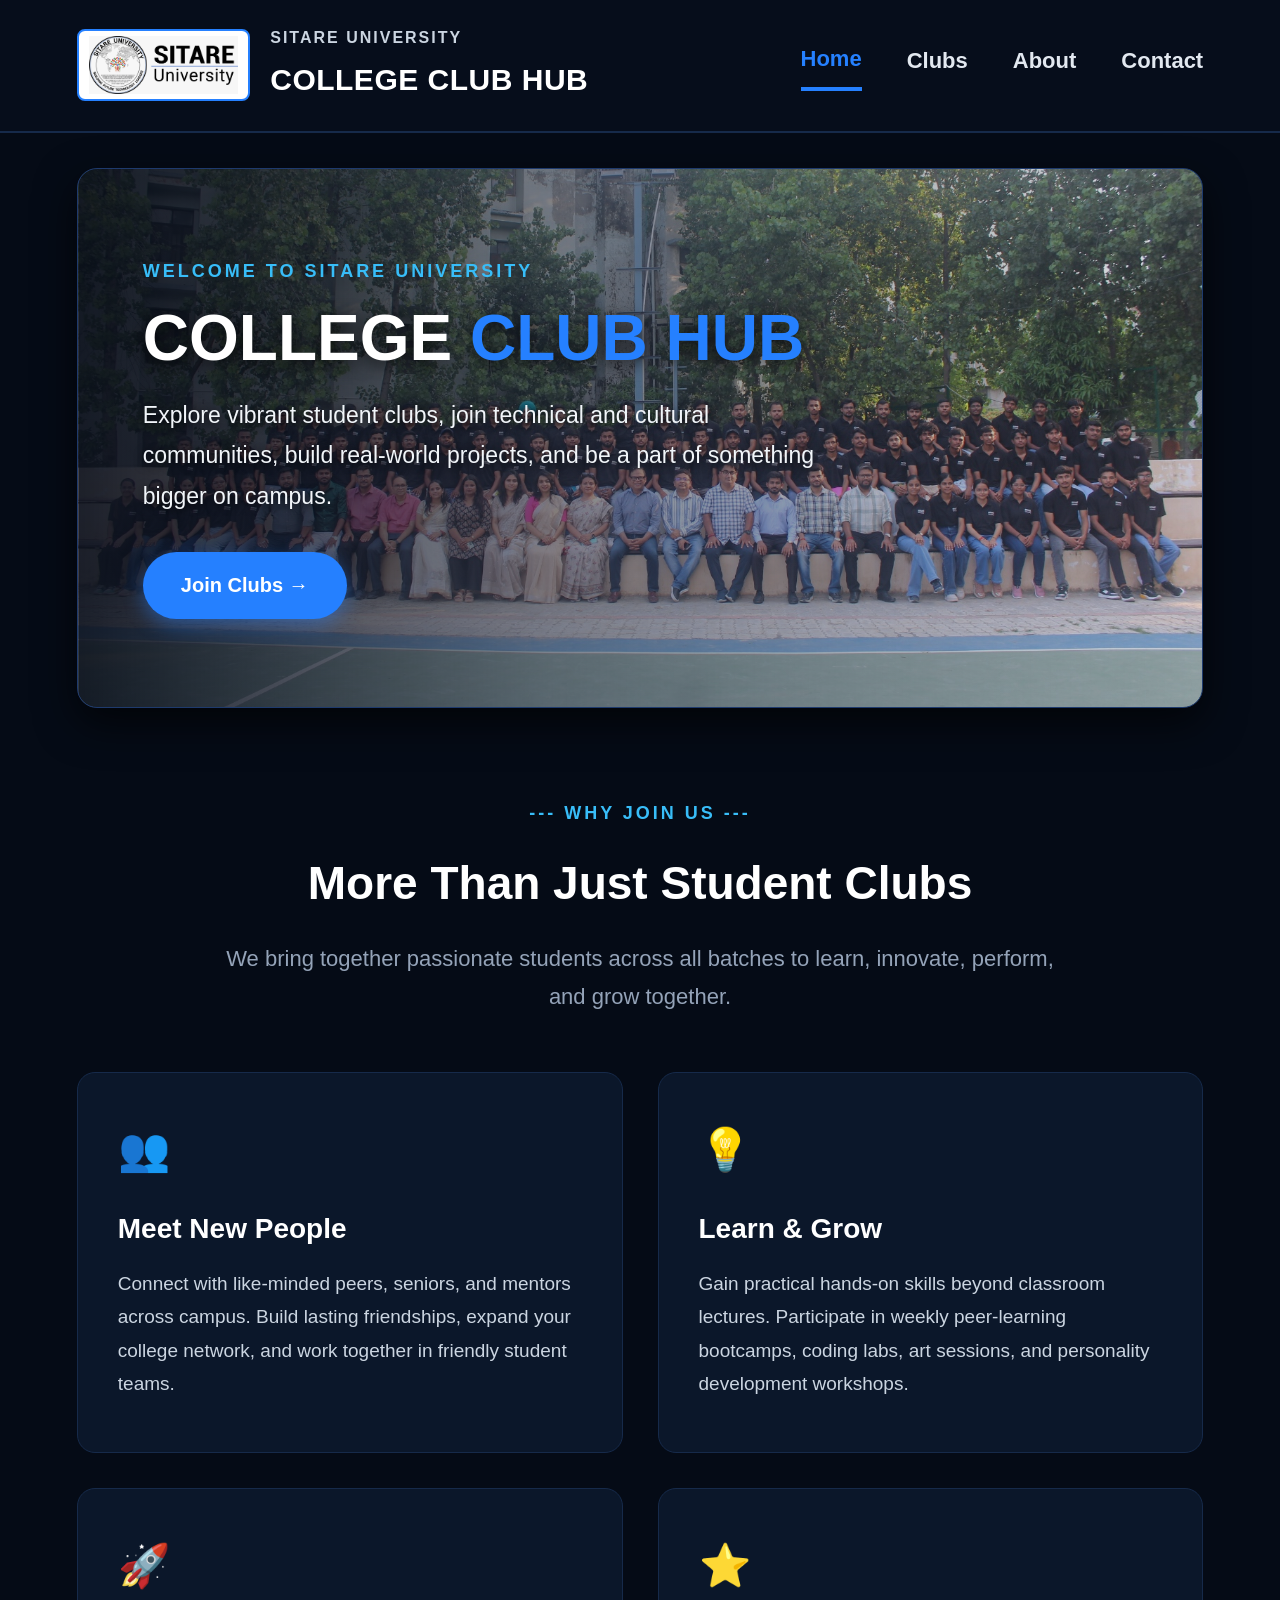
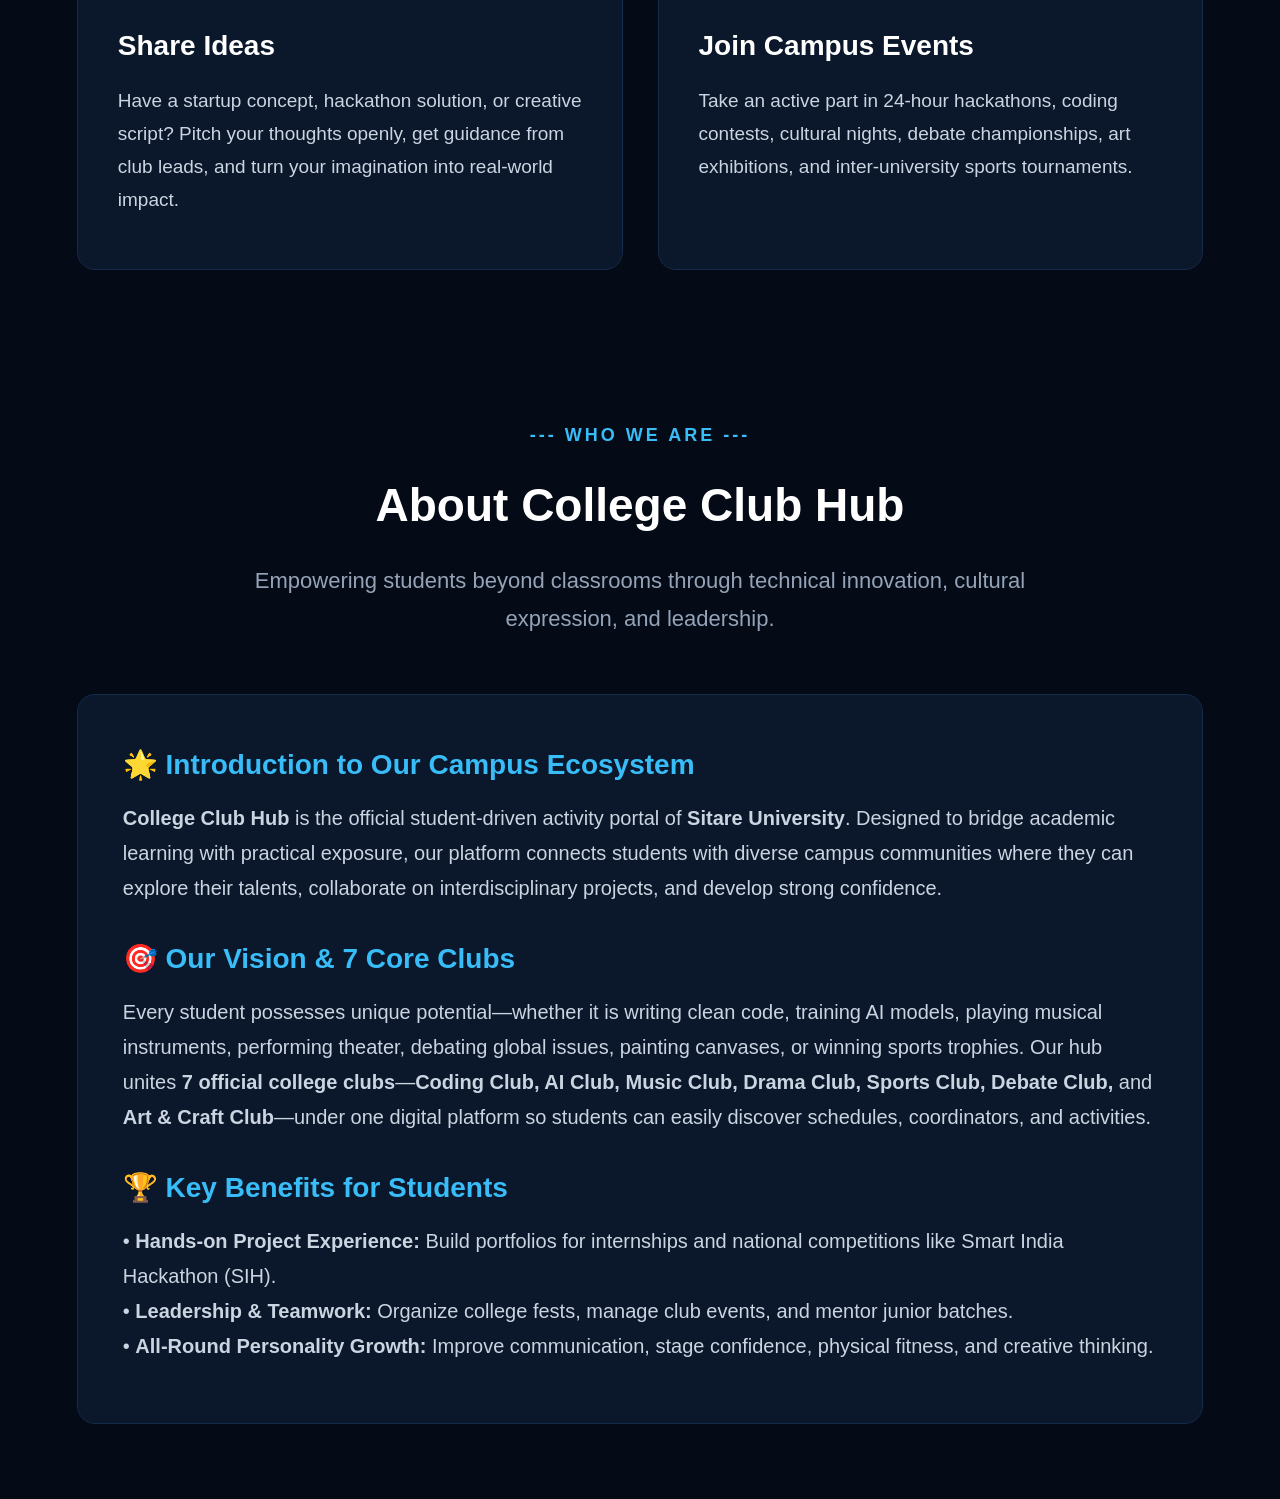
==== index.html @ 0bb11d4b "Added detailed club data" ====
<!DOCTYPE html>
<html lang="en">
<head>
    <meta charset="UTF-8">
    <meta name="viewport" content="width=device-width, initial-scale=1.0">
    <title>College Club Hub - Home</title>
    <!-- Linking external CSS file -->
    <link rel="stylesheet" href="style.css">
</head>
<body>

    <!-- Header Section with Large Logo and Spacious Navigation -->
    <header>
        <div class="logo-box">
            <img src="logo.jpeg" alt="College Logo" class="logo">
            <div>
                <p class="college-name">SITARE UNIVERSITY</p>
                <h2 class="hub-title">COLLEGE CLUB HUB</h2>
            </div>
        </div>

        <nav>
            <a href="index.html" class="active">Home</a>
            <a href="club.html">Clubs</a>
            <a href="#about">About</a>
            <a href="Contact.html">Contact</a>
        </nav>
    </header>

    <!-- Hero Banner Section with Background Group Photo -->
    <section class="hero-section">
        <div class="hero-banner">
            <div class="hero-text">
                <p class="small-title">WELCOME TO SITARE UNIVERSITY</p>
                <h1>COLLEGE <span>CLUB HUB</span></h1>
                <p class="hero-desc">
                    Explore vibrant student clubs, join technical and cultural communities, build real-world projects, and be a part of something bigger on campus.
                </p>
                <a href="club.html" class="btn">Join Clubs →</a>
            </div>
        </div>
    </section>

    <!-- Why Join Us Section (4 Detailed Feature Cards) -->
    <section class="container">
        <p class="small-title">--- WHY JOIN US ---</p>
        <h2 class="section-heading">More Than Just Student Clubs</h2>
        <p class="section-sub">We bring together passionate students across all batches to learn, innovate, perform, and grow together.</p>

        <div class="grid-box">
            <div class="card" onclick="location.href='club.html'">
                <div class="icon">👥</div>
                <h3>Meet New People</h3>
                <p>Connect with like-minded peers, seniors, and mentors across campus. Build lasting friendships, expand your college network, and work together in friendly student teams.</p>
            </div>

            <div class="card" onclick="location.href='club.html'">
                <div class="icon">💡</div>
                <h3>Learn &amp; Grow</h3>
                <p>Gain practical hands-on skills beyond classroom lectures. Participate in weekly peer-learning bootcamps, coding labs, art sessions, and personality development workshops.</p>
            </div>

            <div class="card" onclick="location.href='club.html'">
                <div class="icon">🚀</div>
                <h3>Share Ideas</h3>
                <p>Have a startup concept, hackathon solution, or creative script? Pitch your thoughts openly, get guidance from club leads, and turn your imagination into real-world impact.</p>
            </div>

            <div class="card" onclick="location.href='club.html'">
                <div class="icon">⭐</div>
                <h3>Join Campus Events</h3>
                <p>Take an active part in 24-hour hackathons, coding contests, cultural nights, debate championships, art exhibitions, and inter-university sports tournaments.</p>
            </div>
        </div>
    </section>

    <!-- Detailed About Section -->
    <section id="about" class="container">
        <p class="small-title">--- WHO WE ARE ---</p>
        <h2 class="section-heading">About College Club Hub</h2>
        <p class="section-sub">Empowering students beyond classrooms through technical innovation, cultural expression, and leadership.</p>

        <div class="info-box">
            <h3>🌟 Introduction to Our Campus Ecosystem</h3>
            <p>
                <strong>College Club Hub</strong> is the official student-driven activity portal of <strong>Sitare University</strong>. Designed to bridge academic learning with practical exposure, our platform connects students with diverse campus communities where they can explore their talents, collaborate on interdisciplinary projects, and develop strong confidence.
            </p>

            <h3>🎯 Our Vision &amp; 7 Core Clubs</h3>
            <p>
                Every student possesses unique potential—whether it is writing clean code, training AI models, playing musical instruments, performing theater, debating global issues, painting canvases, or winning sports trophies. Our hub unites <strong>7 official college clubs</strong>—<strong>Coding Club, AI Club, Music Club, Drama Club, Sports Club, Debate Club,</strong> and <strong>Art &amp; Craft Club</strong>—under one digital platform so students can easily discover schedules, coordinators, and activities.
            </p>

            <h3>🏆 Key Benefits for Students</h3>
            <p>
                • <strong>Hands-on Project Experience:</strong> Build portfolios for internships and national competitions like Smart India Hackathon (SIH).<br>
                • <strong>Leadership &amp; Teamwork:</strong> Organize college fests, manage club events, and mentor junior batches.<br>
                • <strong>All-Round Personality Growth:</strong> Improve communication, stage confidence, physical fitness, and creative thinking.
            </p>
        </div>
    </section>

</body>
</html>
---- style.css ----
/* Basic Page Reset */
* {
    margin: 0;
    padding: 0;
    box-sizing: border-box;
    font-family: 'Segoe UI', Arial, sans-serif;
    scroll-behavior: smooth;
}

body {
    background-color: #050b16;
    color: #ffffff;
    line-height: 1.75;
    font-size: 20px; /* Large base font size so text is never small */
}

/* Spacious Header & Navigation Bar (Fixes small navbar text in screenshot) */
header {
    display: flex;
    justify-content: space-between;
    align-items: center;
    padding: 24px 6%;
    background-color: #060d1b;
    border-bottom: 2px solid #162a4a;
    position: sticky;
    top: 0;
    z-index: 100;
}

.logo-box {
    display: flex;
    align-items: center;
    gap: 20px;
}

/* Rectangular Logo - Large and Clear */
.logo {
    height: 72px;
    width: auto;
    background-color: #ffffff;
    padding: 5px 10px;
    border-radius: 8px;
    border: 2px solid #2580ff;
}

.college-name {
    font-size: 16px;
    color: #cbd5e1;
    font-weight: bold;
    letter-spacing: 2px;
    margin-bottom: 2px;
}

.hub-title {
    font-size: 30px;
    color: #ffffff;
    font-weight: 800;
    letter-spacing: 0.5px;
}

nav {
    display: flex;
    align-items: center;
    gap: 45px; /* Wide spacing between Home, Clubs, About, Contact */
}

nav a {
    color: #e2e8f0;
    text-decoration: none;
    font-size: 22px; /* Large, bold navigation links */
    font-weight: 700;
    padding-bottom: 8px;
    transition: 0.2s;
}

nav a:hover, nav a.active {
    color: #2580ff;
    border-bottom: 4px solid #2580ff;
}

/* Hero Banner with Background Group Photo */
.hero-section {
    padding: 35px 6% 15px;
}

.hero-banner {
    background-image: linear-gradient(to right, rgba(4, 10, 22, 0.90) 0%, rgba(6, 15, 32, 0.50) 42%, rgba(6, 15, 32, 0.12) 100%), url('group.jpeg');
    background-size: cover;
    background-position: center 78%; /* Crops top trees and focuses on the group */
    min-height: 540px;
    border-radius: 20px;
    border: 1px solid #1e3a6d;
    display: flex;
    align-items: center;
    padding: 65px;
    box-shadow: 0 15px 40px rgba(0, 0, 0, 0.65);
}

.hero-text {
    max-width: 820px;
}

.small-title {
    color: #38bdf8;
    font-size: 18px;
    font-weight: 800;
    letter-spacing: 3px;
    margin-bottom: 14px;
}

.hero-text h1 {
    font-size: 64px;
    font-weight: 800;
    margin-bottom: 20px;
    line-height: 1.15;
    text-shadow: 0 4px 18px rgba(0, 0, 0, 0.85);
}

.hero-text h1 span {
    color: #2580ff;
}

.hero-desc {
    font-size: 23px;
    color: #f1f5f9;
    margin-bottom: 36px;
    max-width: 680px;
    text-shadow: 0 2px 10px rgba(0, 0, 0, 0.85);
}

/* Buttons */
.btn {
    display: inline-block;
    background-color: #2580ff;
    color: #ffffff;
    padding: 16px 38px;
    border-radius: 35px;
    text-decoration: none;
    font-weight: bold;
    font-size: 20px;
    box-shadow: 0 6px 20px rgba(37, 128, 255, 0.45);
}

.btn:hover {
    background-color: #1468e0;
}

.outline-btn {
    display: inline-block;
    margin-top: 22px;
    background-color: transparent;
    color: #38bdf8;
    border: 2px solid #2580ff;
    padding: 12px 24px;
    border-radius: 10px;
    text-decoration: none;
    font-weight: bold;
    font-size: 18px;
    cursor: pointer;
}

.outline-btn:hover {
    background-color: #2580ff;
    color: #ffffff;
}

/* Spacious Section Container & Wide Grid Layout (Prevents Congested Pages) */
.container {
    padding: 75px 6%;
    text-align: center;
}

.section-heading {
    font-size: 46px;
    font-weight: 800;
    margin-bottom: 16px;
}

.section-sub {
    color: #94a3b8;
    font-size: 22px;
    max-width: 850px;
    margin: 0 auto 55px;
}

/* Minimum 360px per card so cards are wide, spacious, and never cramped */
.grid-box {
    display: grid;
    grid-template-columns: repeat(auto-fit, minmax(360px, 1fr));
    gap: 35px;
    text-align: left;
}

/* Spacious Card Styling */
.card {
    background-color: #0b172a;
    border: 1px solid #162a4a;
    padding: 40px;
    border-radius: 18px;
    cursor: pointer;
    transition: 0.3s;
}

.card:hover {
    border-color: #2580ff;
    transform: translateY(-5px);
}

.icon {
    font-size: 42px;
    margin-bottom: 18px;
}

.card h3 {
    font-size: 28px;
    font-weight: 700;
    margin-bottom: 14px;
    color: #ffffff;
}

.card p {
    color: #cbd5e1;
    font-size: 19px;
    margin-bottom: 12px;
}

.card-meta {
    margin-top: 16px;
    padding-top: 14px;
    border-top: 1px solid #162a4a;
    color: #38bdf8 !important;
    font-size: 17px !important;
}

.badge {
    display: inline-block;
    background-color: #112a46;
    color: #38bdf8;
    padding: 8px 16px;
    border-radius: 20px;
    font-size: 14px;
    font-weight: bold;
    letter-spacing: 1px;
    margin-bottom: 18px;
}

/* About & Contact Info Box */
.info-box {
    background-color: #0b172a;
    border: 1px solid #162a4a;
    padding: 45px;
    border-radius: 18px;
    text-align: left;
    font-size: 20px;
}

.info-box h3 {
    color: #38bdf8;
    margin: 28px 0 12px;
    font-size: 28px;
}

.info-box h3:first-child {
    margin-top: 0;
}

.info-box p {
    color: #cbd5e1;
    margin-bottom: 14px;
}

/* Coding Club Page Banner */
.coding-banner {
    display: flex;
    flex-wrap: wrap;
    gap: 40px;
    background-color: #0b172a;
    border: 2px solid #2580ff;
    padding: 50px;
    border-radius: 20px;
    text-align: left;
    align-items: center;
}

.coding-left {
    flex: 1 1 500px;
}

.coding-left h1 {
    font-size: 54px;
    font-weight: 800;
    margin: 15px 0;
}

.coding-left h1 span {
    color: #38bdf8;
}

.coding-left p {
    font-size: 20px;
    color: #cbd5e1;
}

.tags {
    margin: 28px 0;
}

.tags span {
    display: inline-block;
    background-color: #050b16;
    border: 1px solid #23406e;
    padding: 10px 18px;
    border-radius: 20px;
    font-size: 17px;
    margin: 6px 8px 6px 0;
    color: #e2e8f0;
}

.code-box {
    flex: 1 1 400px;
    background-color: #030712;
    border: 1px solid #1f2937;
    padding: 30px;
    border-radius: 14px;
    color: #34d399;
    font-family: monospace;
    font-size: 18px;
    overflow-x: auto;
}

.code-title {
    color: #9ca3af;
    margin-bottom: 15px;
    border-bottom: 1px solid #1f2937;
    padding-bottom: 10px;
    font-size: 17px;
}

/* Popup Modal Box */
.modal {
    display: none;
    position: fixed;
    top: 0;
    left: 0;
    width: 100%;
    height: 100%;
    background-color: rgba(0, 0, 0, 0.85);
    justify-content: center;
    align-items: center;
    padding: 25px;
    z-index: 200;
}

.modal-box {
    background-color: #0b172a;
    border: 2px solid #2580ff;
    padding: 45px;
    border-radius: 18px;
    max-width: 680px;
    width: 100%;
    text-align: left;
    position: relative;
}

.modal-box h2 {
    font-size: 36px;
    margin-bottom: 16px;
}

.modal-box p {
    font-size: 20px;
    color: #cbd5e1;
    margin-bottom: 18px;
}

.close-btn {
    position: absolute;
    top: 18px;
    right: 25px;
    font-size: 38px;
    cursor: pointer;
    color: #ffffff;
}

.schedule-box {
    background-color: #112a46;
    color: #38bdf8;
    padding: 14px 18px;
    border-radius: 10px;
    font-size: 18px;
    font-weight: bold;
    margin-bottom: 18px;
}

.activity-box {
    background-color: #050b16;
    padding: 20px;
    border-left: 4px solid #38bdf8;
    margin: 18px 0 28px;
    color: #e2e8f0;
    font-size: 19px;
    white-space: pre-line; /* Keeps line breaks for bullet points */
}
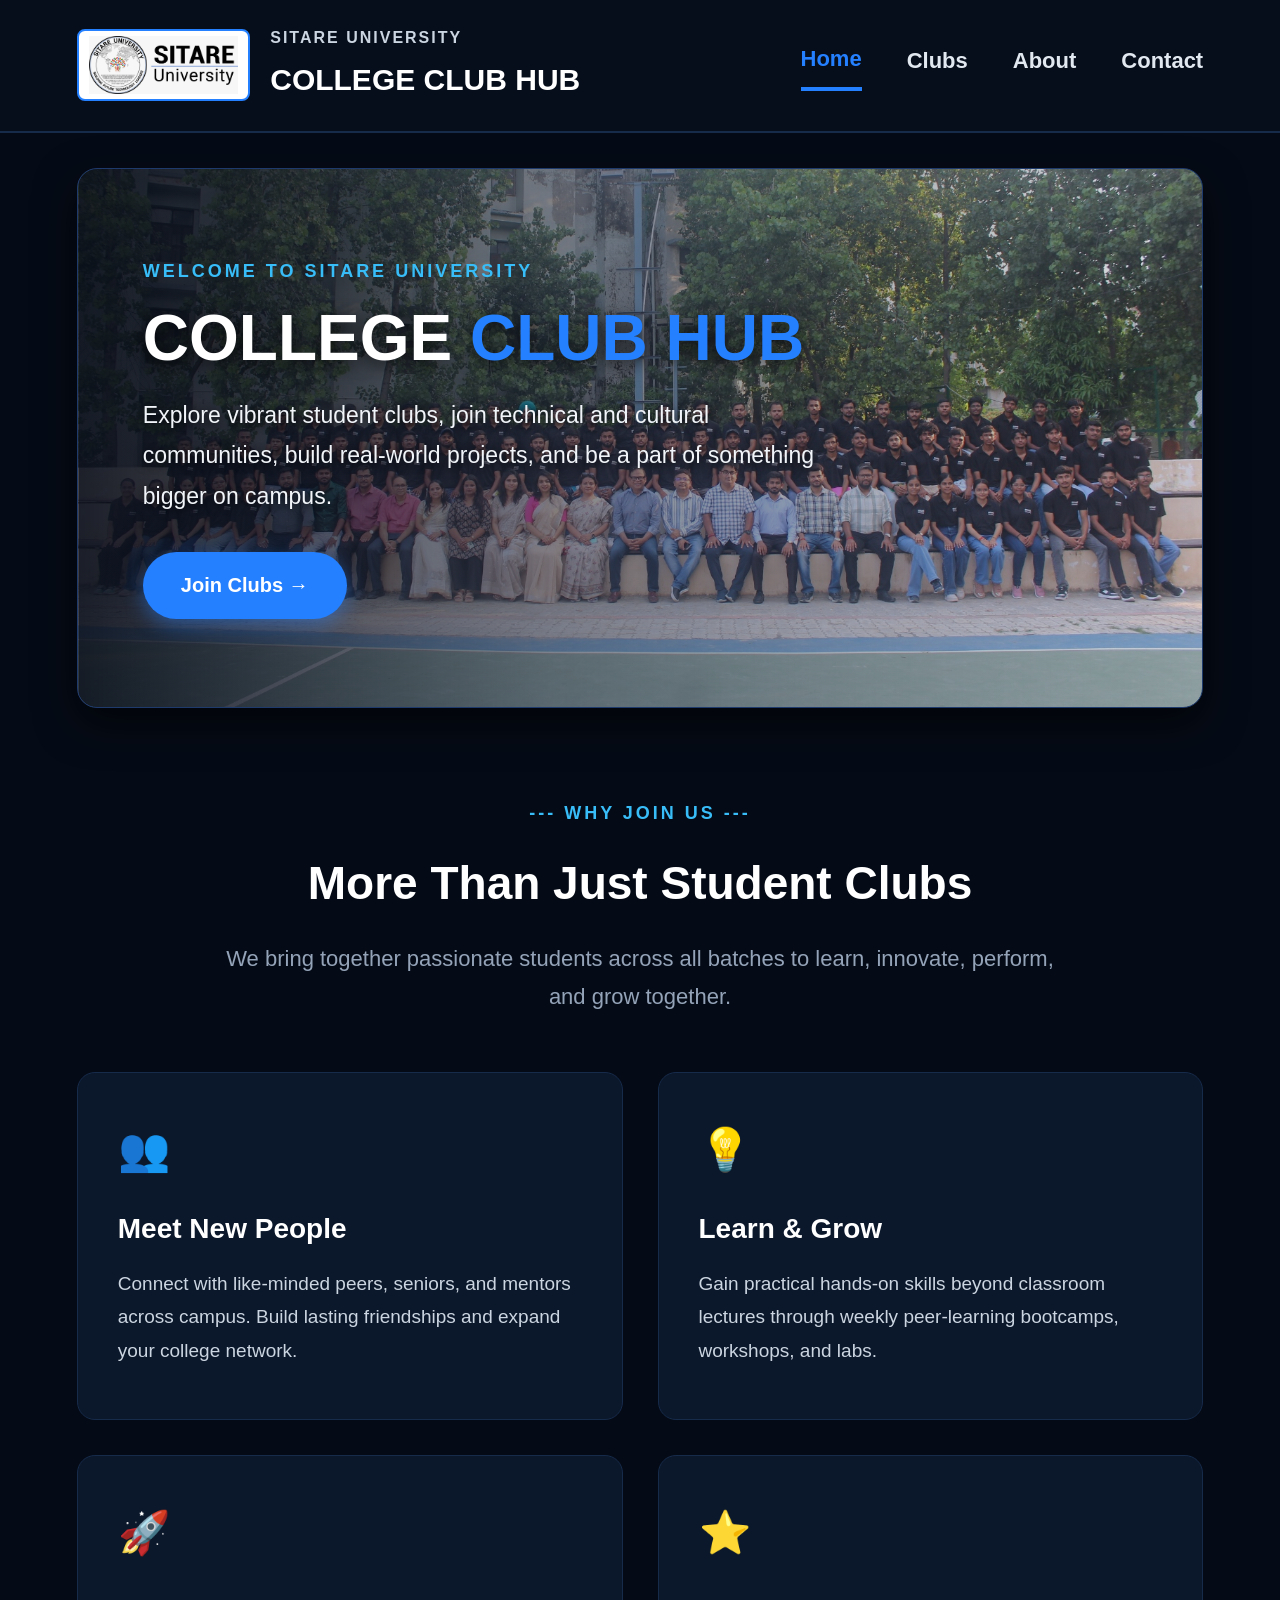
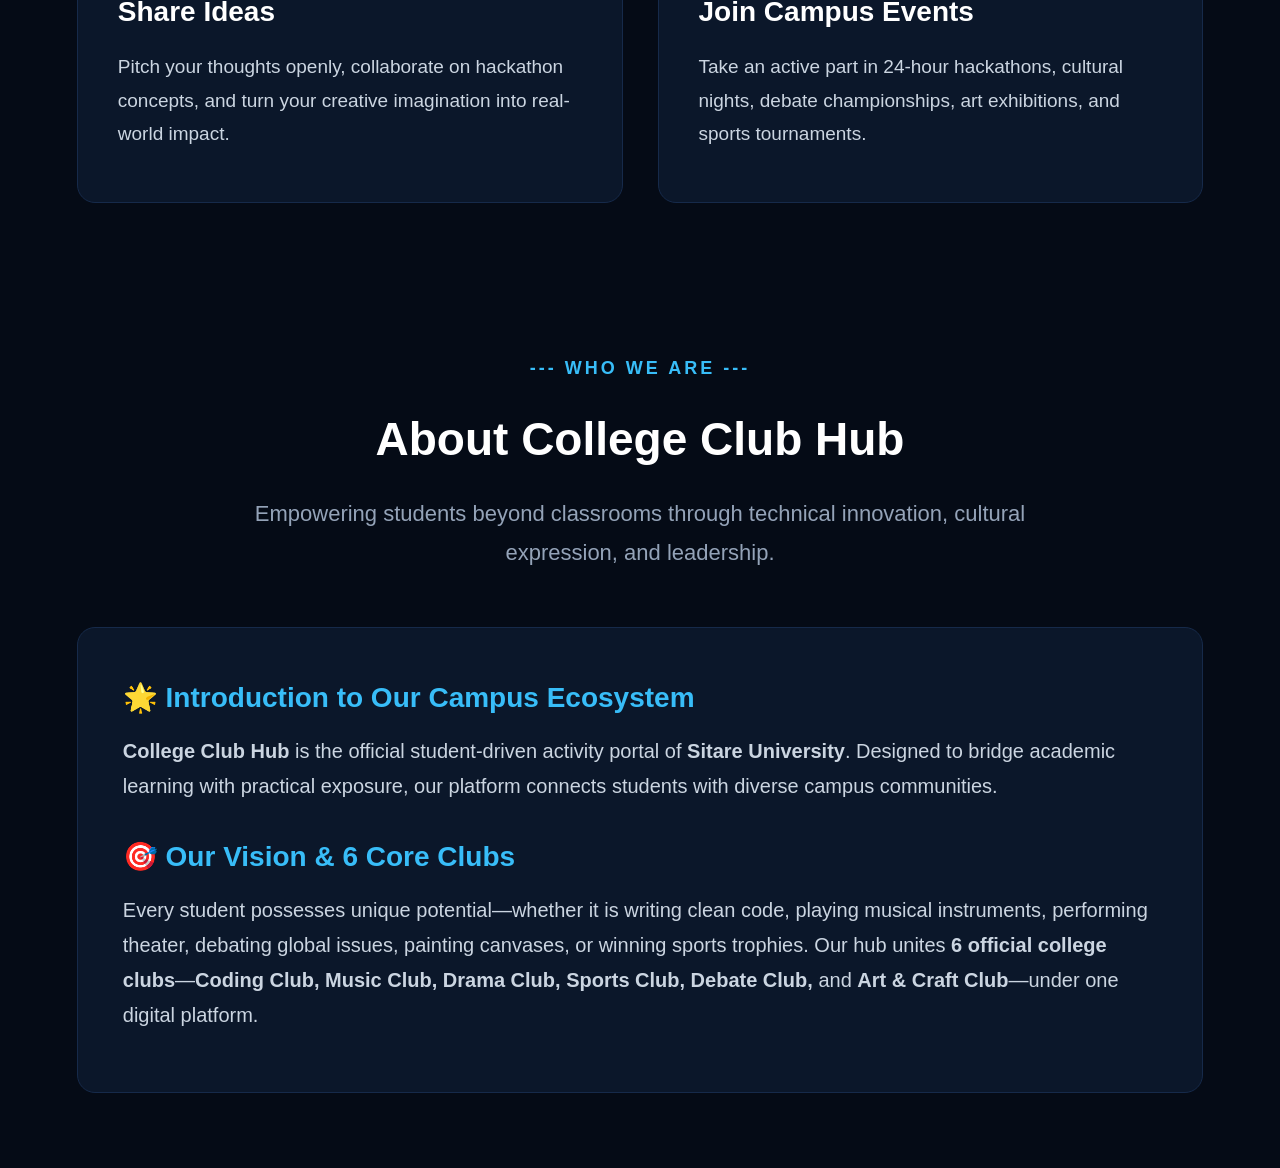
==== commit 9be4a49c: "Removed AI club, added detailed descriptions for all 6 clubs, and added English comments" ====
--- a/index.html
+++ b/index.html
@@ -4,12 +4,12 @@
     <meta charset="UTF-8">
     <meta name="viewport" content="width=device-width, initial-scale=1.0">
     <title>College Club Hub - Home</title>
-    <!-- Linking external CSS file -->
+    <!-- Linking external CSS stylesheet for global styling -->
     <link rel="stylesheet" href="style.css">
 </head>
 <body>
 
-    <!-- Header Section with Large Logo and Spacious Navigation -->
+    <!-- Header Section: Contains college logo, university title, and main navigation links -->
     <header>
         <div class="logo-box">
             <img src="logo.jpeg" alt="College Logo" class="logo">
@@ -27,7 +27,7 @@
         </nav>
     </header>
 
-    <!-- Hero Banner Section with Background Group Photo -->
+    <!-- Hero Banner Section: Displays uncropped group photo background with dark overlay and call-to-action button -->
     <section class="hero-section">
         <div class="hero-banner">
             <div class="hero-text">
@@ -41,40 +41,44 @@
         </div>
     </section>
 
-    <!-- Why Join Us Section (4 Detailed Feature Cards) -->
+    <!-- Why Join Us Section: 4 feature cards explaining student benefits -->
     <section class="container">
         <p class="small-title">--- WHY JOIN US ---</p>
         <h2 class="section-heading">More Than Just Student Clubs</h2>
         <p class="section-sub">We bring together passionate students across all batches to learn, innovate, perform, and grow together.</p>
 
         <div class="grid-box">
+            <!-- Feature Card 1: Networking -->
             <div class="card" onclick="location.href='club.html'">
                 <div class="icon">👥</div>
                 <h3>Meet New People</h3>
-                <p>Connect with like-minded peers, seniors, and mentors across campus. Build lasting friendships, expand your college network, and work together in friendly student teams.</p>
+                <p>Connect with like-minded peers, seniors, and mentors across campus. Build lasting friendships and expand your college network.</p>
             </div>
 
+            <!-- Feature Card 2: Skill Enhancement -->
             <div class="card" onclick="location.href='club.html'">
                 <div class="icon">💡</div>
                 <h3>Learn &amp; Grow</h3>
-                <p>Gain practical hands-on skills beyond classroom lectures. Participate in weekly peer-learning bootcamps, coding labs, art sessions, and personality development workshops.</p>
+                <p>Gain practical hands-on skills beyond classroom lectures through weekly peer-learning bootcamps, workshops, and labs.</p>
             </div>
 
+            <!-- Feature Card 3: Idea Pitching -->
             <div class="card" onclick="location.href='club.html'">
                 <div class="icon">🚀</div>
                 <h3>Share Ideas</h3>
-                <p>Have a startup concept, hackathon solution, or creative script? Pitch your thoughts openly, get guidance from club leads, and turn your imagination into real-world impact.</p>
+                <p>Pitch your thoughts openly, collaborate on hackathon concepts, and turn your creative imagination into real-world impact.</p>
             </div>
 
+            <!-- Feature Card 4: Events Participation -->
             <div class="card" onclick="location.href='club.html'">
                 <div class="icon">⭐</div>
                 <h3>Join Campus Events</h3>
-                <p>Take an active part in 24-hour hackathons, coding contests, cultural nights, debate championships, art exhibitions, and inter-university sports tournaments.</p>
+                <p>Take an active part in 24-hour hackathons, cultural nights, debate championships, art exhibitions, and sports tournaments.</p>
             </div>
         </div>
     </section>
 
-    <!-- Detailed About Section -->
+    <!-- About Section: Detailed introduction to the college club platform -->
     <section id="about" class="container">
         <p class="small-title">--- WHO WE ARE ---</p>
         <h2 class="section-heading">About College Club Hub</h2>
@@ -83,19 +87,12 @@
         <div class="info-box">
             <h3>🌟 Introduction to Our Campus Ecosystem</h3>
             <p>
-                <strong>College Club Hub</strong> is the official student-driven activity portal of <strong>Sitare University</strong>. Designed to bridge academic learning with practical exposure, our platform connects students with diverse campus communities where they can explore their talents, collaborate on interdisciplinary projects, and develop strong confidence.
+                <strong>College Club Hub</strong> is the official student-driven activity portal of <strong>Sitare University</strong>. Designed to bridge academic learning with practical exposure, our platform connects students with diverse campus communities.
             </p>
 
-            <h3>🎯 Our Vision &amp; 7 Core Clubs</h3>
+            <h3>🎯 Our Vision &amp; 6 Core Clubs</h3>
             <p>
-                Every student possesses unique potential—whether it is writing clean code, training AI models, playing musical instruments, performing theater, debating global issues, painting canvases, or winning sports trophies. Our hub unites <strong>7 official college clubs</strong>—<strong>Coding Club, AI Club, Music Club, Drama Club, Sports Club, Debate Club,</strong> and <strong>Art &amp; Craft Club</strong>—under one digital platform so students can easily discover schedules, coordinators, and activities.
-            </p>
-
-            <h3>🏆 Key Benefits for Students</h3>
-            <p>
-                • <strong>Hands-on Project Experience:</strong> Build portfolios for internships and national competitions like Smart India Hackathon (SIH).<br>
-                • <strong>Leadership &amp; Teamwork:</strong> Organize college fests, manage club events, and mentor junior batches.<br>
-                • <strong>All-Round Personality Growth:</strong> Improve communication, stage confidence, physical fitness, and creative thinking.
+                Every student possesses unique potential—whether it is writing clean code, playing musical instruments, performing theater, debating global issues, painting canvases, or winning sports trophies. Our hub unites <strong>6 official college clubs</strong>—<strong>Coding Club, Music Club, Drama Club, Sports Club, Debate Club,</strong> and <strong>Art &amp; Craft Club</strong>—under one digital platform.
             </p>
         </div>
     </section>
--- a/style.css
+++ b/style.css
@@ -1,5 +1,4 @@
-
-/* Basic Page Reset */
+/* Basic Page Reset and Smooth Scrolling */
 * {
     margin: 0;
     padding: 0;
@@ -12,10 +11,10 @@
     background-color: #050b16;
     color: #ffffff;
     line-height: 1.75;
-    font-size: 20px; /* Large base font size so text is never small */
-}
-
-/* Spacious Header & Navigation Bar (Fixes small navbar text in screenshot) */
+    font-size: 20px; /* Large readable base font size */
+}
+
+/* Spacious Header & Navigation Bar */
 header {
     display: flex;
     justify-content: space-between;
@@ -34,7 +33,7 @@
     gap: 20px;
 }
 
-/* Rectangular Logo - Large and Clear */
+/* Rectangular Logo Styling */
 .logo {
     height: 72px;
     width: auto;
@@ -56,19 +55,18 @@
     font-size: 30px;
     color: #ffffff;
     font-weight: 800;
-    letter-spacing: 0.5px;
 }
 
 nav {
     display: flex;
     align-items: center;
-    gap: 45px; /* Wide spacing between Home, Clubs, About, Contact */
+    gap: 45px;
 }
 
 nav a {
     color: #e2e8f0;
     text-decoration: none;
-    font-size: 22px; /* Large, bold navigation links */
+    font-size: 22px;
     font-weight: 700;
     padding-bottom: 8px;
     transition: 0.2s;
@@ -79,7 +77,7 @@
     border-bottom: 4px solid #2580ff;
 }
 
-/* Hero Banner with Background Group Photo */
+/* Hero Banner with Uncropped Background Group Photo */
 .hero-section {
     padding: 35px 6% 15px;
 }
@@ -87,7 +85,7 @@
 .hero-banner {
     background-image: linear-gradient(to right, rgba(4, 10, 22, 0.90) 0%, rgba(6, 15, 32, 0.50) 42%, rgba(6, 15, 32, 0.12) 100%), url('group.jpeg');
     background-size: cover;
-    background-position: center 78%; /* Crops top trees and focuses on the group */
+    background-position: center 78%; /* Crops extra top trees and focuses clearly on the people */
     min-height: 540px;
     border-radius: 20px;
     border: 1px solid #1e3a6d;
@@ -165,7 +163,7 @@
     color: #ffffff;
 }
 
-/* Spacious Section Container & Wide Grid Layout (Prevents Congested Pages) */
+/* Spacious Container & Grid Layout (Prevents congestion) */
 .container {
     padding: 75px 6%;
     text-align: center;
@@ -184,7 +182,6 @@
     margin: 0 auto 55px;
 }
 
-/* Minimum 360px per card so cards are wide, spacious, and never cramped */
 .grid-box {
     display: grid;
     grid-template-columns: repeat(auto-fit, minmax(360px, 1fr));
@@ -245,7 +242,7 @@
     margin-bottom: 18px;
 }
 
-/* About & Contact Info Box */
+/* Info Box Styling */
 .info-box {
     background-color: #0b172a;
     border: 1px solid #162a4a;
@@ -270,7 +267,7 @@
     margin-bottom: 14px;
 }
 
-/* Coding Club Page Banner */
+/* Coding Club Banner Styling */
 .coding-banner {
     display: flex;
     flex-wrap: wrap;
@@ -337,7 +334,7 @@
     font-size: 17px;
 }
 
-/* Popup Modal Box */
+/* Popup Modal Styling */
 .modal {
     display: none;
     position: fixed;
@@ -400,5 +397,5 @@
     margin: 18px 0 28px;
     color: #e2e8f0;
     font-size: 19px;
-    white-space: pre-line; /* Keeps line breaks for bullet points */
+    white-space: pre-line;
 }
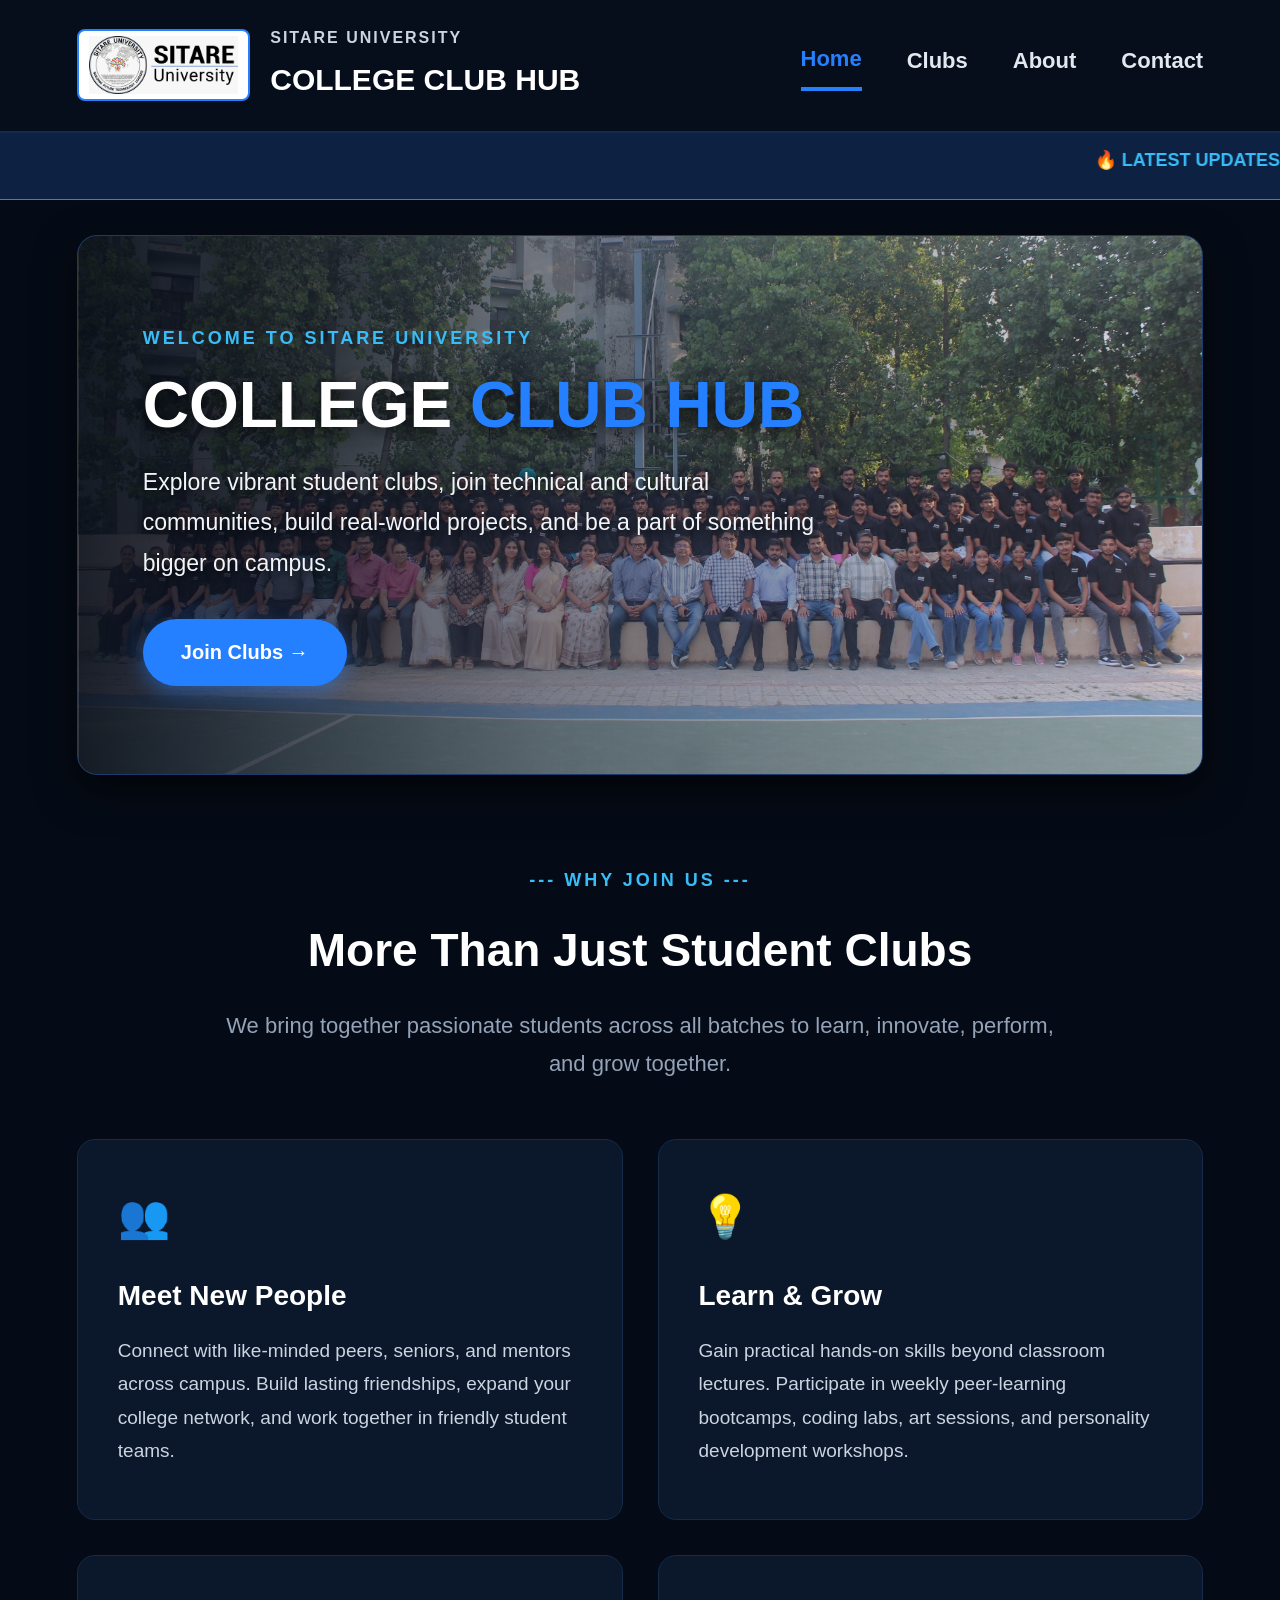
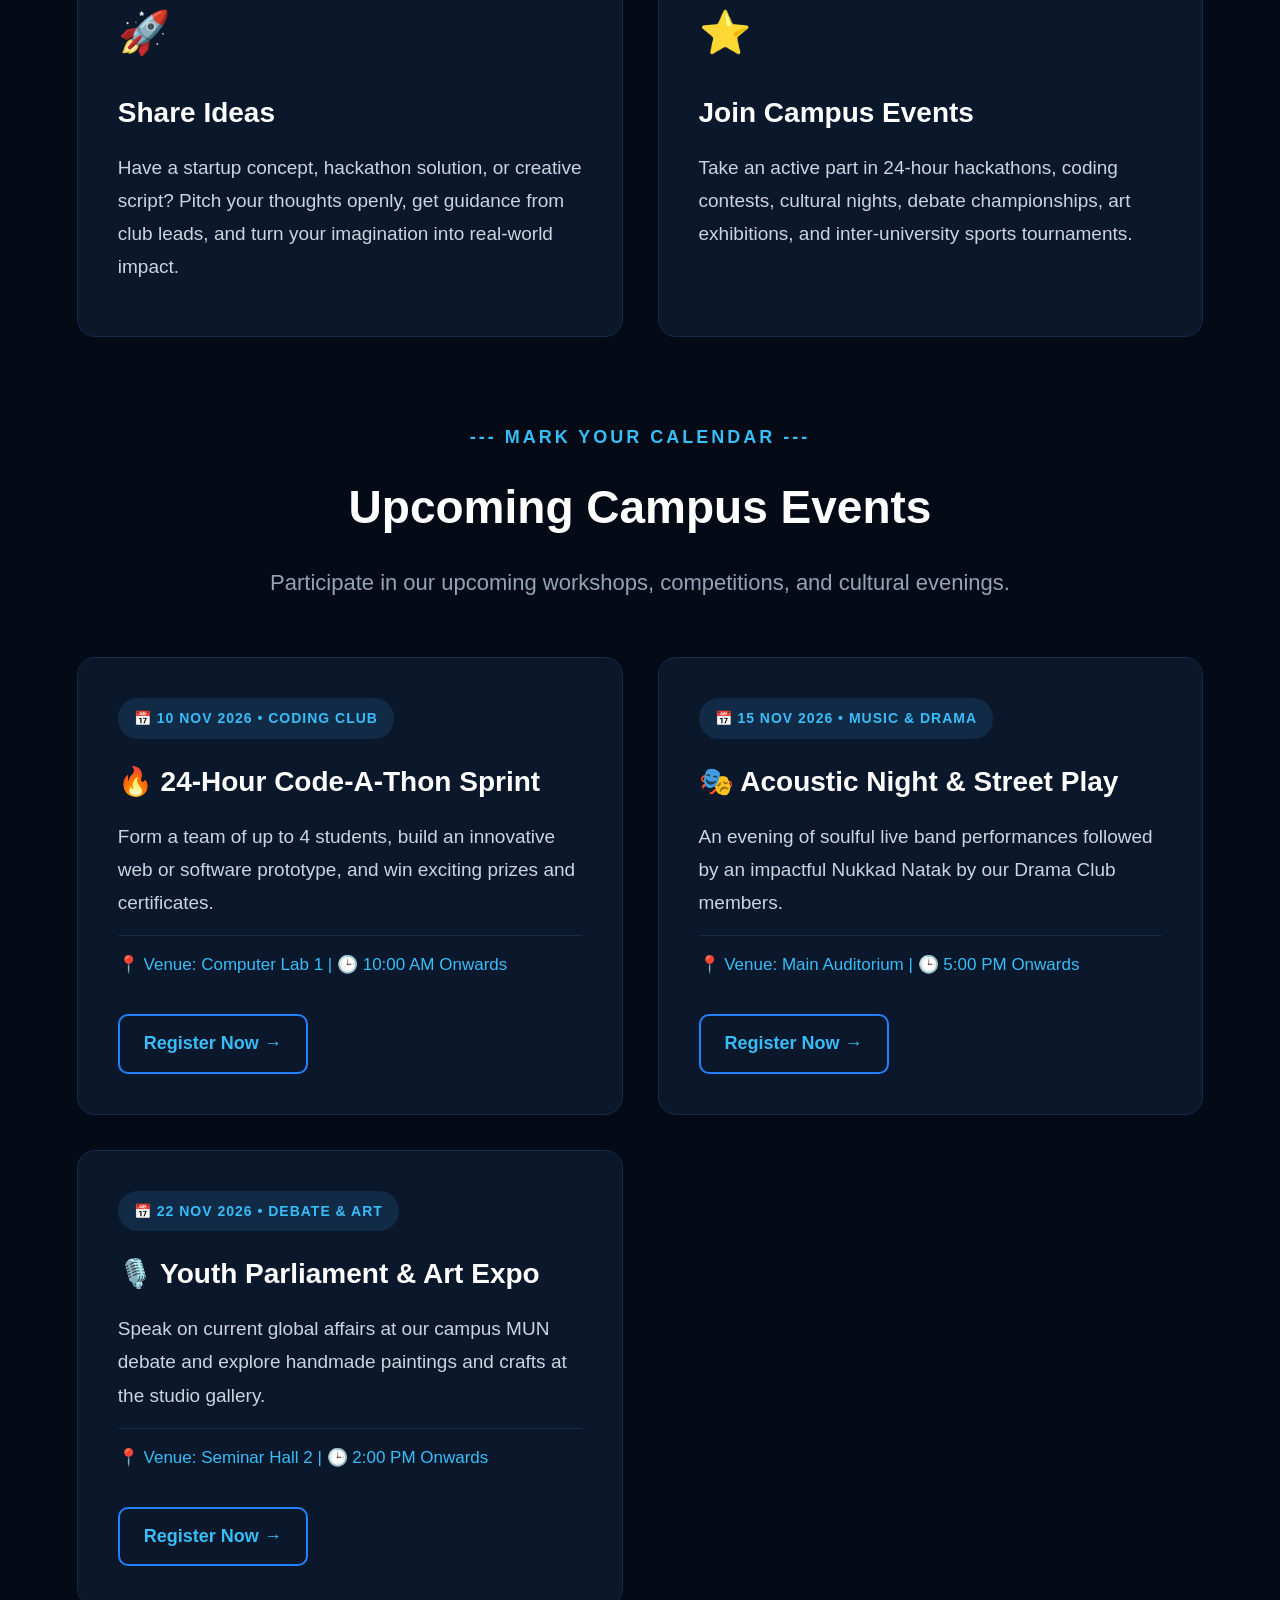
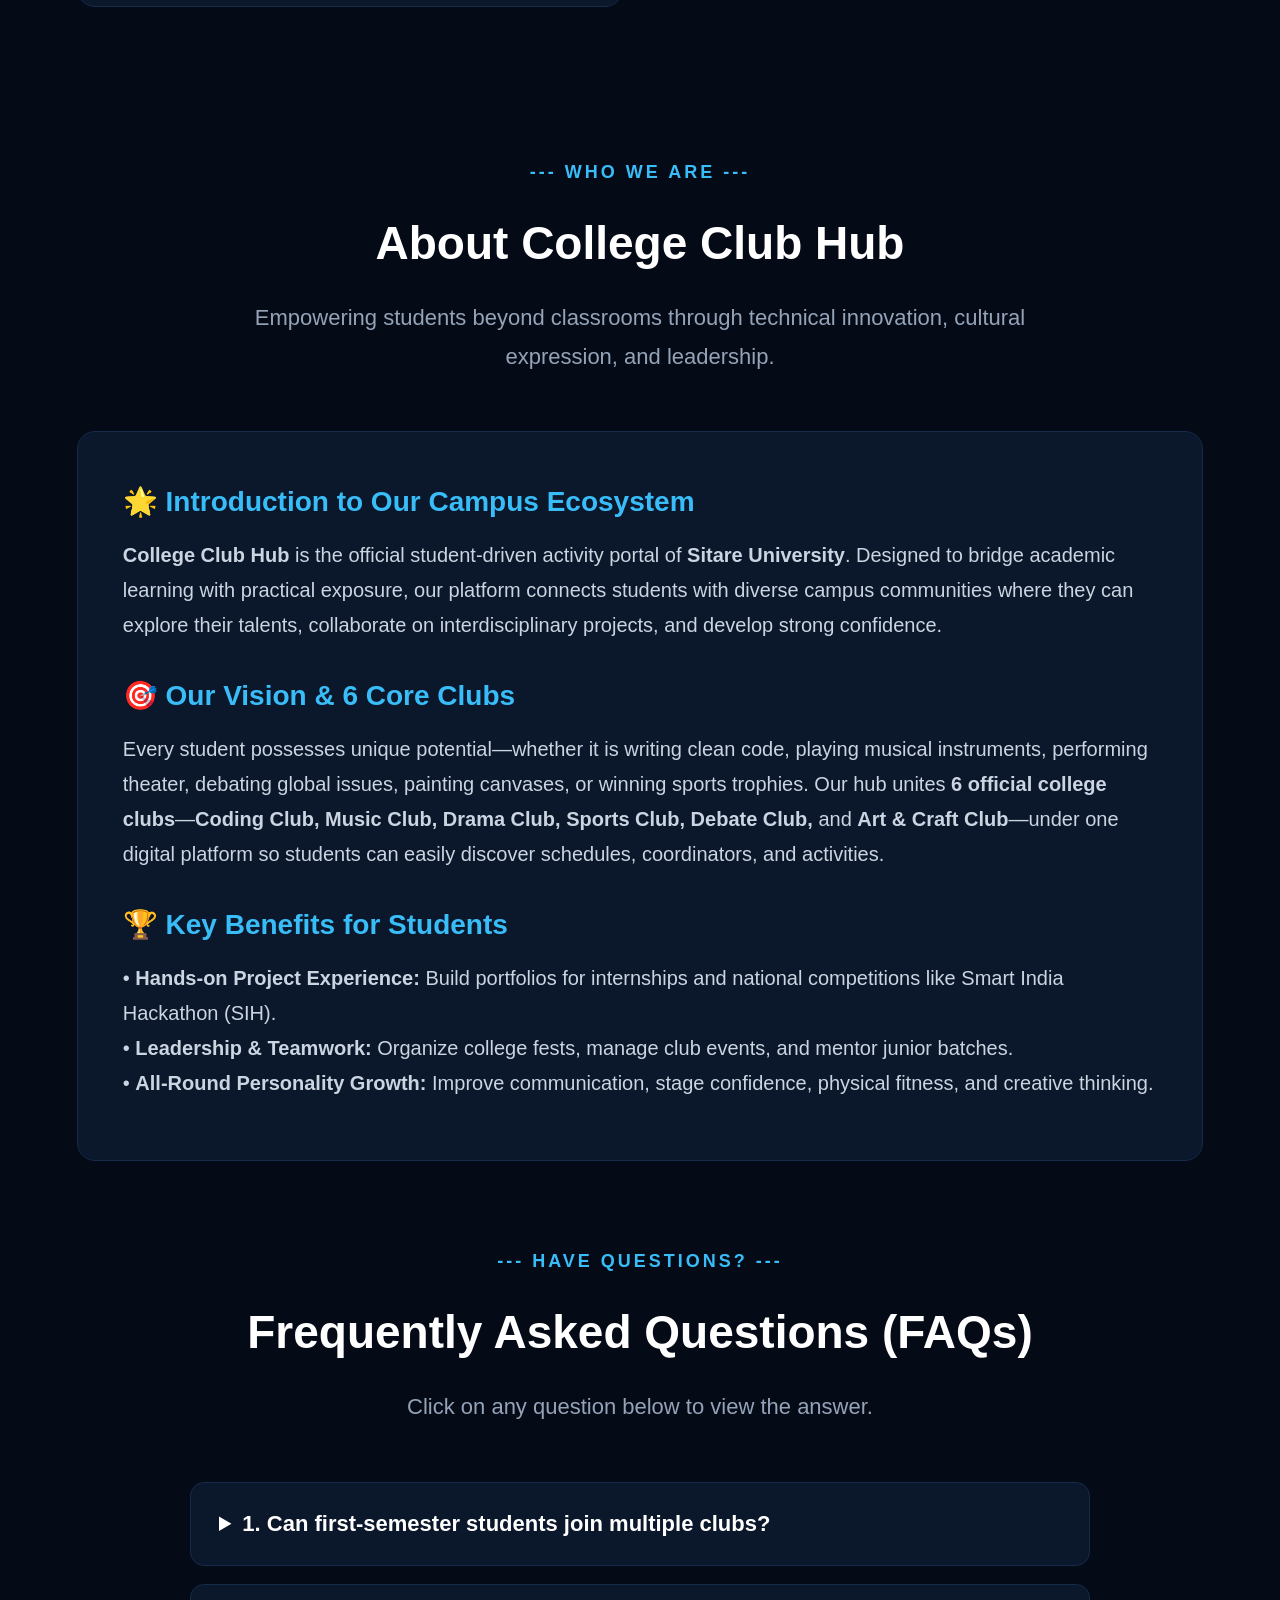
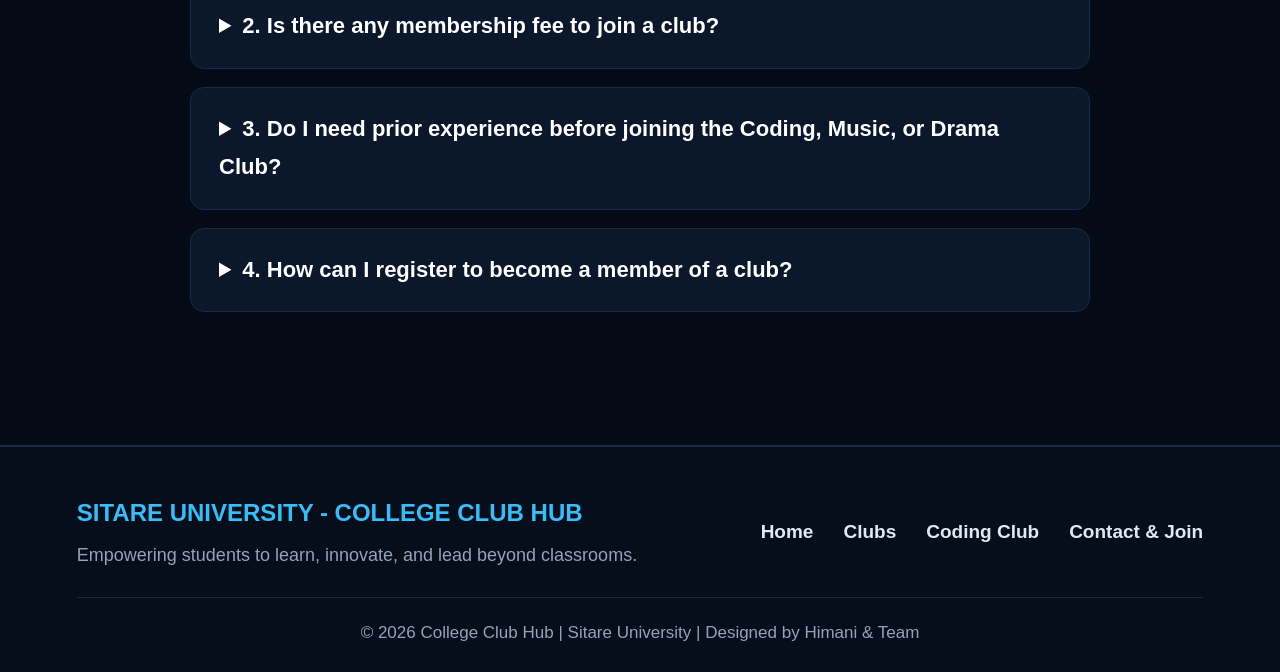
==== commit 0015a726: "Added announcement ticker, upcoming events, HTML FAQ accordion, registration form, and footer" ====
--- a/index.html
+++ b/index.html
@@ -1,15 +1,16 @@
 <!DOCTYPE html>
 <html lang="en">
 <head>
+    <!-- Defines character encoding and responsive viewport scaling for all screen sizes -->
     <meta charset="UTF-8">
     <meta name="viewport" content="width=device-width, initial-scale=1.0">
     <title>College Club Hub - Home</title>
-    <!-- Linking external CSS stylesheet for global styling -->
+    <!-- Links the external CSS stylesheet to apply layout, colors, and typography -->
     <link rel="stylesheet" href="style.css">
 </head>
 <body>
 
-    <!-- Header Section: Contains college logo, university title, and main navigation links -->
+    <!-- Header Section: Uses Flexbox to align the college brand on the left and navigation links on the right -->
     <header>
         <div class="logo-box">
             <img src="logo.jpeg" alt="College Logo" class="logo">
@@ -19,6 +20,7 @@
             </div>
         </div>
 
+        <!-- Navigation Bar: Provides links to switch between different pages and internal sections -->
         <nav>
             <a href="index.html" class="active">Home</a>
             <a href="club.html">Clubs</a>
@@ -27,7 +29,14 @@
         </nav>
     </header>
 
-    <!-- Hero Banner Section: Displays uncropped group photo background with dark overlay and call-to-action button -->
+    <!-- Announcement Bar: Uses HTML marquee tag to create a scrolling news ticker for campus updates -->
+    <div class="announcement-bar">
+        <marquee behavior="scroll" direction="left" scrollamount="7">
+            🔥 <strong>LATEST UPDATES:</strong> Registrations are now open for the 24-Hour Coding Club Hackathon! &nbsp;&nbsp;|&nbsp;&nbsp; 🎸 <strong>Music Club:</strong> Acoustic Jamming &amp; Auditions this Saturday @ 3:00 PM in SAC &nbsp;&nbsp;|&nbsp;&nbsp; 🎙️ <strong>Debate Club:</strong> Inter-Batch Parliamentary Debate next Tuesday &nbsp;&nbsp;|&nbsp;&nbsp; ✨ Click on "Contact" to fill out the Club Registration Form!
+        </marquee>
+    </div>
+
+    <!-- Hero Banner Section: Displays full-width background group photo with welcome text and CTA button -->
     <section class="hero-section">
         <div class="hero-banner">
             <div class="hero-text">
@@ -41,44 +50,74 @@
         </div>
     </section>
 
-    <!-- Why Join Us Section: 4 feature cards explaining student benefits -->
+    <!-- Features Section: Uses CSS Grid to display 4 interactive cards highlighting benefits of joining clubs -->
     <section class="container">
         <p class="small-title">--- WHY JOIN US ---</p>
         <h2 class="section-heading">More Than Just Student Clubs</h2>
         <p class="section-sub">We bring together passionate students across all batches to learn, innovate, perform, and grow together.</p>
 
         <div class="grid-box">
-            <!-- Feature Card 1: Networking -->
+            <!-- onclick="location.href='club.html'" redirects the user to the Clubs page when a card is clicked -->
             <div class="card" onclick="location.href='club.html'">
                 <div class="icon">👥</div>
                 <h3>Meet New People</h3>
-                <p>Connect with like-minded peers, seniors, and mentors across campus. Build lasting friendships and expand your college network.</p>
+                <p>Connect with like-minded peers, seniors, and mentors across campus. Build lasting friendships, expand your college network, and work together in friendly student teams.</p>
             </div>
 
-            <!-- Feature Card 2: Skill Enhancement -->
             <div class="card" onclick="location.href='club.html'">
                 <div class="icon">💡</div>
                 <h3>Learn &amp; Grow</h3>
-                <p>Gain practical hands-on skills beyond classroom lectures through weekly peer-learning bootcamps, workshops, and labs.</p>
+                <p>Gain practical hands-on skills beyond classroom lectures. Participate in weekly peer-learning bootcamps, coding labs, art sessions, and personality development workshops.</p>
             </div>
 
-            <!-- Feature Card 3: Idea Pitching -->
             <div class="card" onclick="location.href='club.html'">
                 <div class="icon">🚀</div>
                 <h3>Share Ideas</h3>
-                <p>Pitch your thoughts openly, collaborate on hackathon concepts, and turn your creative imagination into real-world impact.</p>
+                <p>Have a startup concept, hackathon solution, or creative script? Pitch your thoughts openly, get guidance from club leads, and turn your imagination into real-world impact.</p>
             </div>
 
-            <!-- Feature Card 4: Events Participation -->
             <div class="card" onclick="location.href='club.html'">
                 <div class="icon">⭐</div>
                 <h3>Join Campus Events</h3>
-                <p>Take an active part in 24-hour hackathons, cultural nights, debate championships, art exhibitions, and sports tournaments.</p>
+                <p>Take an active part in 24-hour hackathons, coding contests, cultural nights, debate championships, art exhibitions, and inter-university sports tournaments.</p>
             </div>
         </div>
     </section>
 
-    <!-- About Section: Detailed introduction to the college club platform -->
+    <!-- Upcoming Events Section: Displays scheduled college events with direct registration links -->
+    <section class="container" style="padding-top: 10px;">
+        <p class="small-title">--- MARK YOUR CALENDAR ---</p>
+        <h2 class="section-heading">Upcoming Campus Events</h2>
+        <p class="section-sub">Participate in our upcoming workshops, competitions, and cultural evenings.</p>
+
+        <div class="grid-box">
+            <div class="card">
+                <span class="badge">📅 10 NOV 2026 • CODING CLUB</span>
+                <h3>🔥 24-Hour Code-A-Thon Sprint</h3>
+                <p>Form a team of up to 4 students, build an innovative web or software prototype, and win exciting prizes and certificates.</p>
+                <p class="card-meta">📍 Venue: Computer Lab 1 | 🕒 10:00 AM Onwards</p>
+                <a href="Contact.html#join-form" class="outline-btn">Register Now →</a>
+            </div>
+
+            <div class="card">
+                <span class="badge">📅 15 NOV 2026 • MUSIC &amp; DRAMA</span>
+                <h3>🎭 Acoustic Night &amp; Street Play</h3>
+                <p>An evening of soulful live band performances followed by an impactful Nukkad Natak by our Drama Club members.</p>
+                <p class="card-meta">📍 Venue: Main Auditorium | 🕒 5:00 PM Onwards</p>
+                <a href="Contact.html#join-form" class="outline-btn">Register Now →</a>
+            </div>
+
+            <div class="card">
+                <span class="badge">📅 22 NOV 2026 • DEBATE &amp; ART</span>
+                <h3>🎙️ Youth Parliament &amp; Art Expo</h3>
+                <p>Speak on current global affairs at our campus MUN debate and explore handmade paintings and crafts at the studio gallery.</p>
+                <p class="card-meta">📍 Venue: Seminar Hall 2 | 🕒 2:00 PM Onwards</p>
+                <a href="Contact.html#join-form" class="outline-btn">Register Now →</a>
+            </div>
+        </div>
+    </section>
+
+    <!-- About Section: Linked via id="about" for smooth internal page scrolling from the navigation bar -->
     <section id="about" class="container">
         <p class="small-title">--- WHO WE ARE ---</p>
         <h2 class="section-heading">About College Club Hub</h2>
@@ -87,15 +126,68 @@
         <div class="info-box">
             <h3>🌟 Introduction to Our Campus Ecosystem</h3>
             <p>
-                <strong>College Club Hub</strong> is the official student-driven activity portal of <strong>Sitare University</strong>. Designed to bridge academic learning with practical exposure, our platform connects students with diverse campus communities.
+                <strong>College Club Hub</strong> is the official student-driven activity portal of <strong>Sitare University</strong>. Designed to bridge academic learning with practical exposure, our platform connects students with diverse campus communities where they can explore their talents, collaborate on interdisciplinary projects, and develop strong confidence.
             </p>
 
             <h3>🎯 Our Vision &amp; 6 Core Clubs</h3>
             <p>
-                Every student possesses unique potential—whether it is writing clean code, playing musical instruments, performing theater, debating global issues, painting canvases, or winning sports trophies. Our hub unites <strong>6 official college clubs</strong>—<strong>Coding Club, Music Club, Drama Club, Sports Club, Debate Club,</strong> and <strong>Art &amp; Craft Club</strong>—under one digital platform.
+                Every student possesses unique potential—whether it is writing clean code, playing musical instruments, performing theater, debating global issues, painting canvases, or winning sports trophies. Our hub unites <strong>6 official college clubs</strong>—<strong>Coding Club, Music Club, Drama Club, Sports Club, Debate Club,</strong> and <strong>Art &amp; Craft Club</strong>—under one digital platform so students can easily discover schedules, coordinators, and activities.
+            </p>
+
+            <h3>🏆 Key Benefits for Students</h3>
+            <p>
+                • <strong>Hands-on Project Experience:</strong> Build portfolios for internships and national competitions like Smart India Hackathon (SIH).<br>
+                • <strong>Leadership &amp; Teamwork:</strong> Organize college fests, manage club events, and mentor junior batches.<br>
+                • <strong>All-Round Personality Growth:</strong> Improve communication, stage confidence, physical fitness, and creative thinking.
             </p>
         </div>
     </section>
 
+    <!-- FAQ Section: Uses HTML5 <details> and <summary> tags to create expandable accordions without JavaScript -->
+    <section class="container" style="padding-top: 10px;">
+        <p class="small-title">--- HAVE QUESTIONS? ---</p>
+        <h2 class="section-heading">Frequently Asked Questions (FAQs)</h2>
+        <p class="section-sub">Click on any question below to view the answer.</p>
+
+        <div class="faq-container">
+            <details class="faq-item">
+                <summary>1. Can first-semester students join multiple clubs?</summary>
+                <p>Yes! Every student is encouraged to join up to 2 or 3 clubs based on their interests in coding, arts, music, debate, or sports so they can explore both technical and cultural activities.</p>
+            </details>
+
+            <details class="faq-item">
+                <summary>2. Is there any membership fee to join a club?</summary>
+                <p>No, joining any official club at Sitare University is 100% free for all enrolled students. All equipment, lab access, and mentorship are provided by the college.</p>
+            </details>
+
+            <details class="faq-item">
+                <summary>3. Do I need prior experience before joining the Coding, Music, or Drama Club?</summary>
+                <p>Not at all! Our clubs are beginner-friendly. Seniors and club coordinators conduct regular introductory workshops and training sessions from scratch.</p>
+            </details>
+
+            <details class="faq-item">
+                <summary>4. How can I register to become a member of a club?</summary>
+                <p>Simply go to the <strong>Contact</strong> page, fill out the "Join a Club" Student Registration Form at the bottom, or reach out directly to the respective club coordinator during weekly meeting hours.</p>
+            </details>
+        </div>
+    </section>
+
+    <!-- Footer Section: Displays quick navigation links and copyright information at the bottom of the page -->
+    <footer>
+        <div class="footer-content">
+            <div>
+                <h3>SITARE UNIVERSITY - COLLEGE CLUB HUB</h3>
+                <p>Empowering students to learn, innovate, and lead beyond classrooms.</p>
+            </div>
+            <div class="footer-links">
+                <a href="index.html">Home</a>
+                <a href="club.html">Clubs</a>
+                <a href="club-des.html">Coding Club</a>
+                <a href="Contact.html">Contact &amp; Join</a>
+            </div>
+        </div>
+        <p class="copyright">© 2026 College Club Hub | Sitare University | Designed by Himani &amp; Team</p>
+    </footer>
+
 </body>
 </html>
--- a/style.css
+++ b/style.css
@@ -1,4 +1,4 @@
-/* Basic Page Reset and Smooth Scrolling */
+/* Universal Selector (*): Resets default browser margins/paddings and enables smooth scrolling */
 * {
     margin: 0;
     padding: 0;
@@ -7,14 +7,15 @@
     scroll-behavior: smooth;
 }
 
+/* Body Styling: Sets the dark navy background color, white text, and readable base font size */
 body {
     background-color: #050b16;
     color: #ffffff;
     line-height: 1.75;
-    font-size: 20px; /* Large readable base font size */
-}
-
-/* Spacious Header & Navigation Bar */
+    font-size: 20px;
+}
+
+/* Header & Navigation Bar: Uses Flexbox (justify-content: space-between) and sticky positioning */
 header {
     display: flex;
     justify-content: space-between;
@@ -33,7 +34,7 @@
     gap: 20px;
 }
 
-/* Rectangular Logo Styling */
+/* Logo Styling: Maintains a clean rectangular shape with white background padding */
 .logo {
     height: 72px;
     width: auto;
@@ -72,12 +73,22 @@
     transition: 0.2s;
 }
 
+/* Highlights the active or hovered navigation link with a blue underline */
 nav a:hover, nav a.active {
     color: #2580ff;
     border-bottom: 4px solid #2580ff;
 }
 
-/* Hero Banner with Uncropped Background Group Photo */
+/* Announcement Ticker Bar Styling */
+.announcement-bar {
+    background-color: #0d2142;
+    color: #38bdf8;
+    padding: 12px 0;
+    font-size: 18px;
+    border-bottom: 1px solid #2580ff;
+}
+
+/* Hero Banner: Combines a dark linear-gradient overlay with group.jpeg for clear text contrast */
 .hero-section {
     padding: 35px 6% 15px;
 }
@@ -85,7 +96,7 @@
 .hero-banner {
     background-image: linear-gradient(to right, rgba(4, 10, 22, 0.90) 0%, rgba(6, 15, 32, 0.50) 42%, rgba(6, 15, 32, 0.12) 100%), url('group.jpeg');
     background-size: cover;
-    background-position: center 78%; /* Crops extra top trees and focuses clearly on the people */
+    background-position: center 78%; /* Aligns background image to focus on the students and crop top trees */
     min-height: 540px;
     border-radius: 20px;
     border: 1px solid #1e3a6d;
@@ -127,7 +138,7 @@
     text-shadow: 0 2px 10px rgba(0, 0, 0, 0.85);
 }
 
-/* Buttons */
+/* Primary and Outline Buttons with hover elevation effects */
 .btn {
     display: inline-block;
     background-color: #2580ff;
@@ -138,10 +149,12 @@
     font-weight: bold;
     font-size: 20px;
     box-shadow: 0 6px 20px rgba(37, 128, 255, 0.45);
+    transition: 0.3s;
 }
 
 .btn:hover {
     background-color: #1468e0;
+    transform: translateY(-2px);
 }
 
 .outline-btn {
@@ -156,6 +169,7 @@
     font-weight: bold;
     font-size: 18px;
     cursor: pointer;
+    transition: 0.3s;
 }
 
 .outline-btn:hover {
@@ -163,7 +177,7 @@
     color: #ffffff;
 }
 
-/* Spacious Container & Grid Layout (Prevents congestion) */
+/* Main Section Container & Responsive CSS Grid Layout */
 .container {
     padding: 75px 6%;
     text-align: center;
@@ -182,6 +196,7 @@
     margin: 0 auto 55px;
 }
 
+/* CSS Grid: Automatically wraps cards into responsive columns with a minimum width of 360px */
 .grid-box {
     display: grid;
     grid-template-columns: repeat(auto-fit, minmax(360px, 1fr));
@@ -189,7 +204,7 @@
     text-align: left;
 }
 
-/* Spacious Card Styling */
+/* Card Component: Includes smooth upward hover animation (translateY) and border glow */
 .card {
     background-color: #0b172a;
     border: 1px solid #162a4a;
@@ -201,7 +216,8 @@
 
 .card:hover {
     border-color: #2580ff;
-    transform: translateY(-5px);
+    transform: translateY(-6px);
+    box-shadow: 0 10px 30px rgba(37, 128, 255, 0.25);
 }
 
 .icon {
@@ -242,7 +258,7 @@
     margin-bottom: 18px;
 }
 
-/* Info Box Styling */
+/* Info Box for About and Contact Office Details */
 .info-box {
     background-color: #0b172a;
     border: 1px solid #162a4a;
@@ -267,7 +283,84 @@
     margin-bottom: 14px;
 }
 
-/* Coding Club Banner Styling */
+/* FAQ Accordion Styling for HTML5 <details> and <summary> elements */
+.faq-container {
+    max-width: 900px;
+    margin: 0 auto;
+    text-align: left;
+}
+
+.faq-item {
+    background-color: #0b172a;
+    border: 1px solid #162a4a;
+    border-radius: 14px;
+    margin-bottom: 18px;
+    padding: 22px 28px;
+    transition: 0.3s;
+}
+
+.faq-item:hover {
+    border-color: #2580ff;
+}
+
+.faq-item summary {
+    font-size: 22px;
+    font-weight: bold;
+    color: #ffffff;
+    cursor: pointer;
+}
+
+.faq-item p {
+    margin-top: 14px;
+    color: #cbd5e1;
+    font-size: 19px;
+    border-top: 1px solid #162a4a;
+    padding-top: 14px;
+}
+
+/* Student Registration Form Styling */
+.registration-form {
+    max-width: 750px;
+    margin: 0 auto;
+    background-color: #0b172a;
+    border: 2px solid #162a4a;
+    padding: 45px;
+    border-radius: 18px;
+    text-align: left;
+}
+
+.form-group {
+    margin-bottom: 24px;
+}
+
+.form-group label {
+    display: block;
+    font-size: 19px;
+    font-weight: bold;
+    margin-bottom: 8px;
+    color: #38bdf8;
+}
+
+.form-group input,
+.form-group select,
+.form-group textarea {
+    width: 100%;
+    padding: 14px 18px;
+    background-color: #050b16;
+    border: 1px solid #23406e;
+    border-radius: 10px;
+    color: #ffffff;
+    font-size: 18px;
+}
+
+.form-group input:focus,
+.form-group select:focus,
+.form-group textarea:focus {
+    outline: none;
+    border-color: #2580ff;
+}
+
+/* Coding Club Banner & Code Box Styling */
 .coding-banner {
     display: flex;
     flex-wrap: wrap;
@@ -334,7 +427,7 @@
     font-size: 17px;
 }
 
-/* Popup Modal Styling */
+/* Popup Modal Overlay: Fixed position covering the entire screen when triggered by JS */
 .modal {
     display: none;
     position: fixed;
@@ -390,6 +483,7 @@
     margin-bottom: 18px;
 }
 
+/* white-space: pre-line preserves line breaks (\n) sent from app.js strings */
 .activity-box {
     background-color: #050b16;
     padding: 20px;
@@ -398,4 +492,56 @@
     color: #e2e8f0;
     font-size: 19px;
     white-space: pre-line;
+}
+
+/* Website Footer Styling */
+footer {
+    background-color: #060d1b;
+    border-top: 2px solid #162a4a;
+    padding: 45px 6% 25px;
+    margin-top: 40px;
+}
+
+.footer-content {
+    display: flex;
+    justify-content: space-between;
+    align-items: center;
+    flex-wrap: wrap;
+    gap: 20px;
+    padding-bottom: 25px;
+    border-bottom: 1px solid #162a4a;
+}
+
+.footer-content h3 {
+    font-size: 24px;
+    color: #38bdf8;
+    margin-bottom: 6px;
+}
+
+.footer-content p {
+    color: #94a3b8;
+    font-size: 18px;
+}
+
+.footer-links {
+    display: flex;
+    gap: 30px;
+}
+
+.footer-links a {
+    color: #e2e8f0;
+    text-decoration: none;
+    font-size: 19px;
+    font-weight: bold;
+}
+
+.footer-links a:hover {
+    color: #2580ff;
+}
+
+.copyright {
+    text-align: center;
+    padding-top: 20px;
+    color: #94a3b8;
+    font-size: 17px;
 }
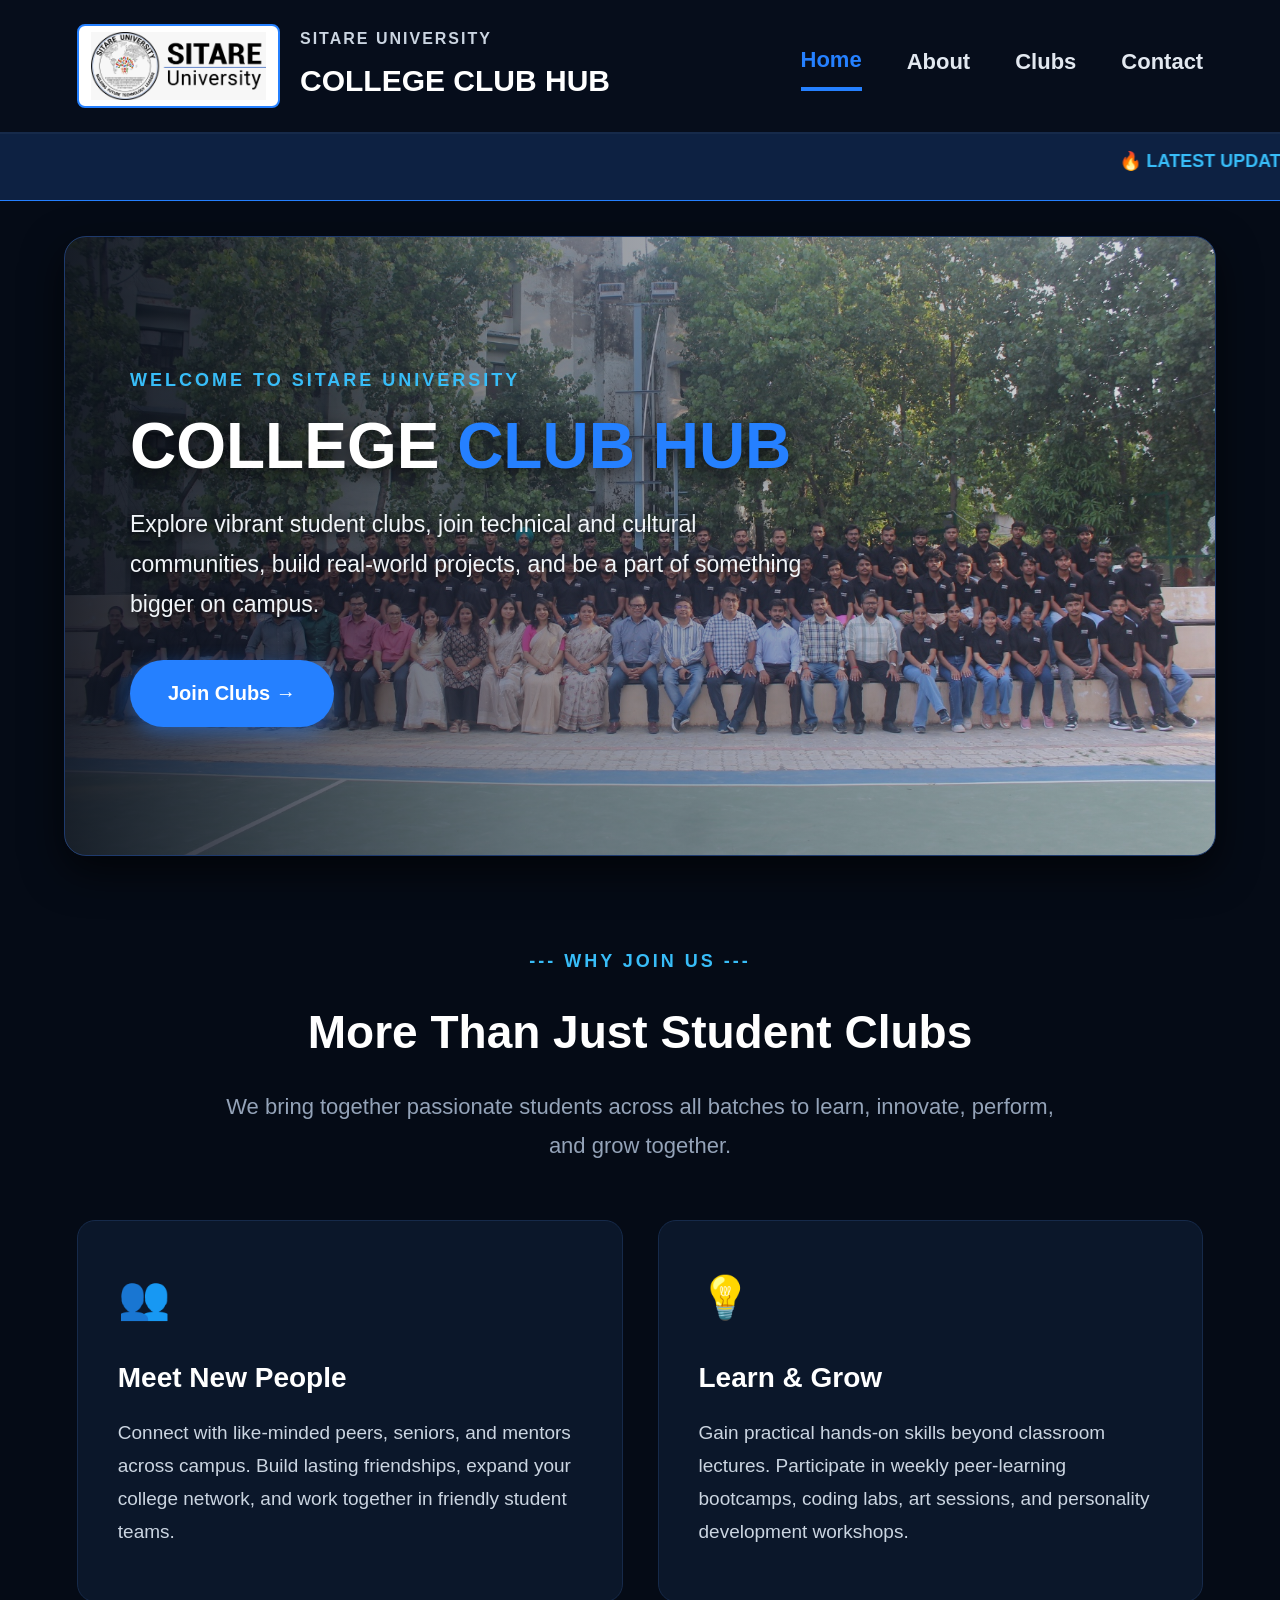
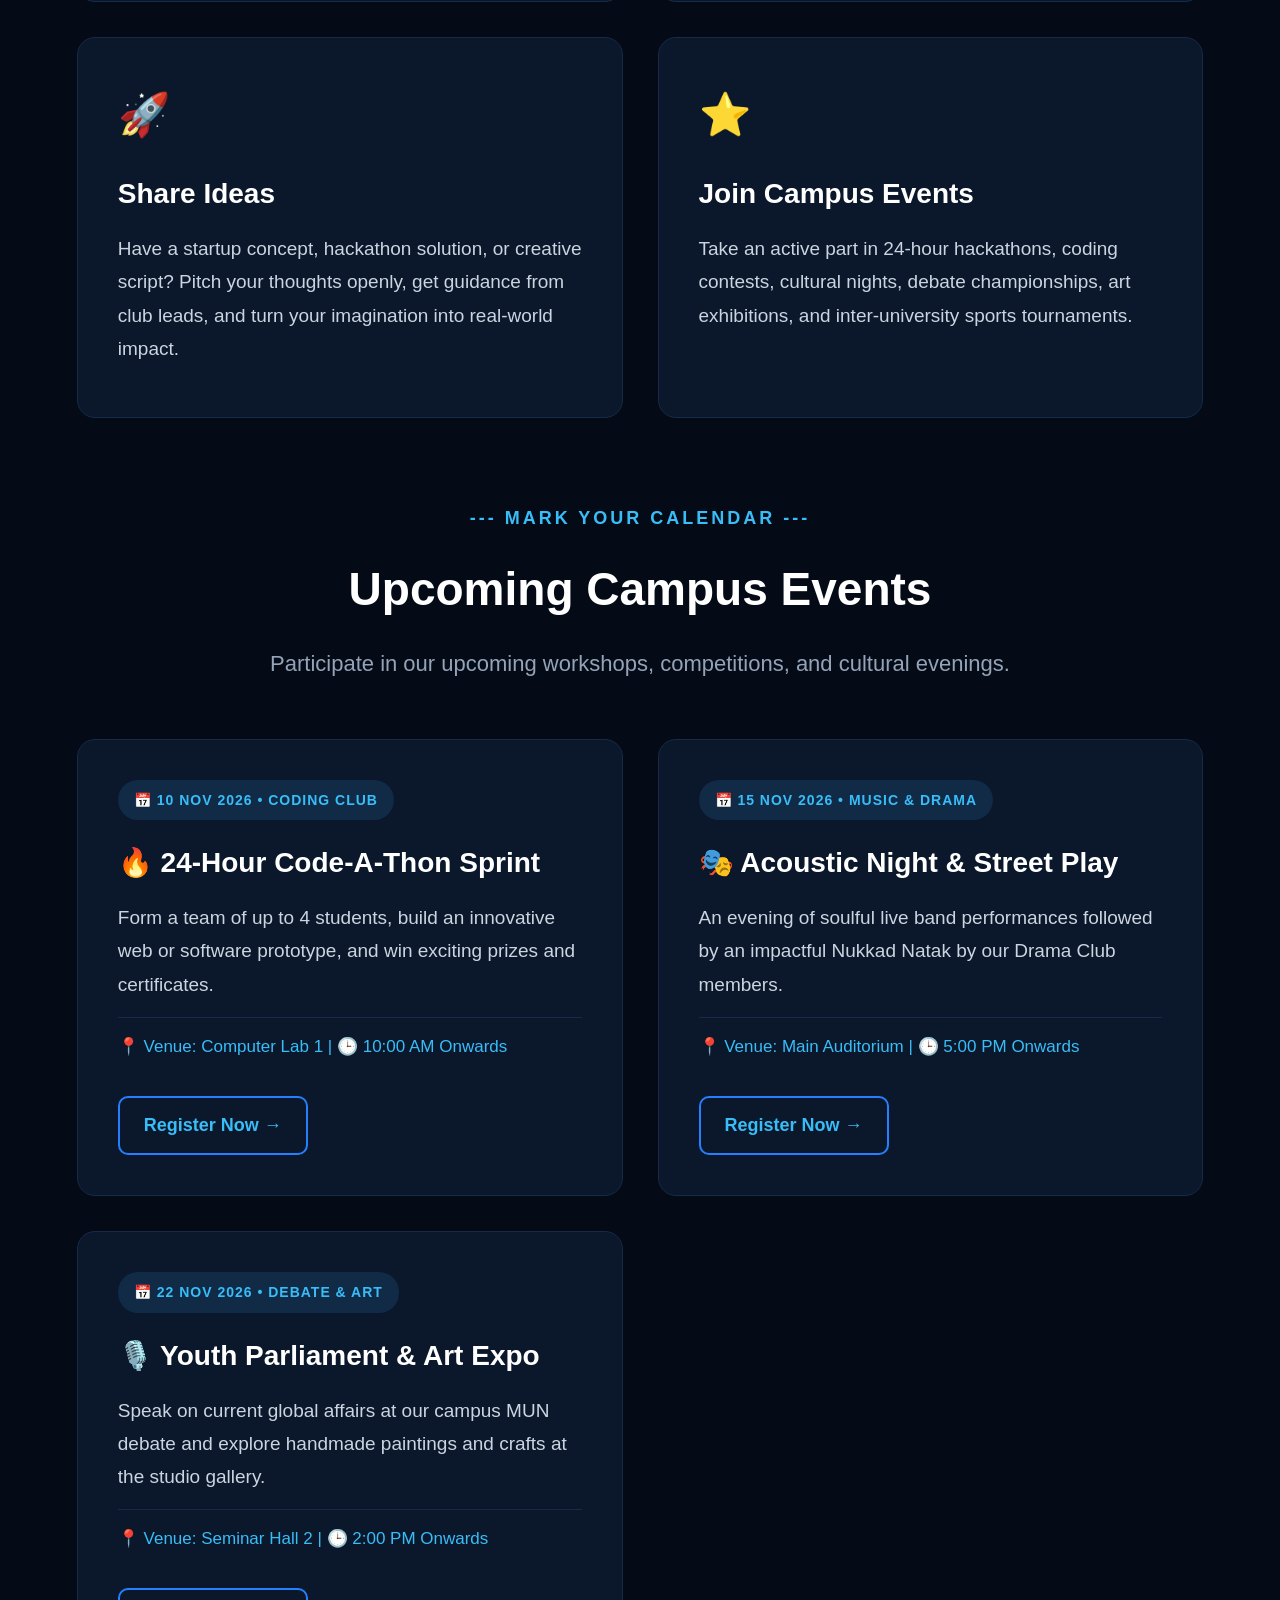
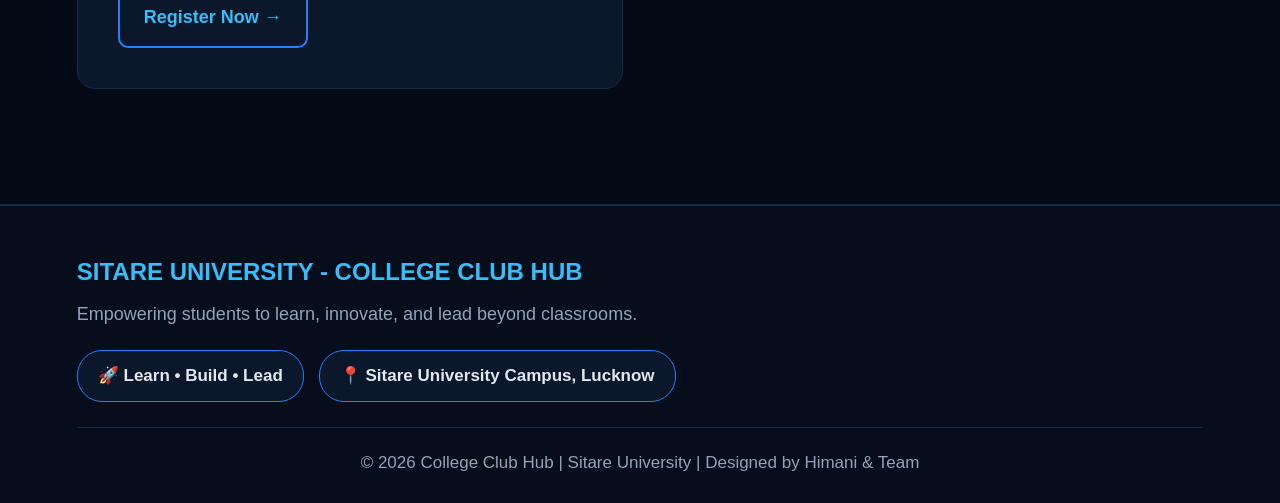
==== commit b82e16e2: "Created seperate about.html,enlarged logo and hero banner, and updated footer" ====
--- a/index.html
+++ b/index.html
@@ -20,11 +20,11 @@
             </div>
         </div>
 
-        <!-- Navigation Bar: Provides links to switch between different pages and internal sections -->
+        <!-- Navigation Bar: 'About' is placed before 'Clubs' as requested -->
         <nav>
             <a href="index.html" class="active">Home</a>
+            <a href="about.html">About</a>
             <a href="club.html">Clubs</a>
-            <a href="#about">About</a>
             <a href="Contact.html">Contact</a>
         </nav>
     </header>
@@ -117,73 +117,16 @@
         </div>
     </section>
 
-    <!-- About Section: Linked via id="about" for smooth internal page scrolling from the navigation bar -->
-    <section id="about" class="container">
-        <p class="small-title">--- WHO WE ARE ---</p>
-        <h2 class="section-heading">About College Club Hub</h2>
-        <p class="section-sub">Empowering students beyond classrooms through technical innovation, cultural expression, and leadership.</p>
-
-        <div class="info-box">
-            <h3>🌟 Introduction to Our Campus Ecosystem</h3>
-            <p>
-                <strong>College Club Hub</strong> is the official student-driven activity portal of <strong>Sitare University</strong>. Designed to bridge academic learning with practical exposure, our platform connects students with diverse campus communities where they can explore their talents, collaborate on interdisciplinary projects, and develop strong confidence.
-            </p>
-
-            <h3>🎯 Our Vision &amp; 6 Core Clubs</h3>
-            <p>
-                Every student possesses unique potential—whether it is writing clean code, playing musical instruments, performing theater, debating global issues, painting canvases, or winning sports trophies. Our hub unites <strong>6 official college clubs</strong>—<strong>Coding Club, Music Club, Drama Club, Sports Club, Debate Club,</strong> and <strong>Art &amp; Craft Club</strong>—under one digital platform so students can easily discover schedules, coordinators, and activities.
-            </p>
-
-            <h3>🏆 Key Benefits for Students</h3>
-            <p>
-                • <strong>Hands-on Project Experience:</strong> Build portfolios for internships and national competitions like Smart India Hackathon (SIH).<br>
-                • <strong>Leadership &amp; Teamwork:</strong> Organize college fests, manage club events, and mentor junior batches.<br>
-                • <strong>All-Round Personality Growth:</strong> Improve communication, stage confidence, physical fitness, and creative thinking.
-            </p>
-        </div>
-    </section>
-
-    <!-- FAQ Section: Uses HTML5 <details> and <summary> tags to create expandable accordions without JavaScript -->
-    <section class="container" style="padding-top: 10px;">
-        <p class="small-title">--- HAVE QUESTIONS? ---</p>
-        <h2 class="section-heading">Frequently Asked Questions (FAQs)</h2>
-        <p class="section-sub">Click on any question below to view the answer.</p>
-
-        <div class="faq-container">
-            <details class="faq-item">
-                <summary>1. Can first-semester students join multiple clubs?</summary>
-                <p>Yes! Every student is encouraged to join up to 2 or 3 clubs based on their interests in coding, arts, music, debate, or sports so they can explore both technical and cultural activities.</p>
-            </details>
-
-            <details class="faq-item">
-                <summary>2. Is there any membership fee to join a club?</summary>
-                <p>No, joining any official club at Sitare University is 100% free for all enrolled students. All equipment, lab access, and mentorship are provided by the college.</p>
-            </details>
-
-            <details class="faq-item">
-                <summary>3. Do I need prior experience before joining the Coding, Music, or Drama Club?</summary>
-                <p>Not at all! Our clubs are beginner-friendly. Seniors and club coordinators conduct regular introductory workshops and training sessions from scratch.</p>
-            </details>
-
-            <details class="faq-item">
-                <summary>4. How can I register to become a member of a club?</summary>
-                <p>Simply go to the <strong>Contact</strong> page, fill out the "Join a Club" Student Registration Form at the bottom, or reach out directly to the respective club coordinator during weekly meeting hours.</p>
-            </details>
-        </div>
-    </section>
-
-    <!-- Footer Section: Displays quick navigation links and copyright information at the bottom of the page -->
+    <!-- Footer Section: Displays attractive campus motto badges and copyright information -->
     <footer>
         <div class="footer-content">
             <div>
                 <h3>SITARE UNIVERSITY - COLLEGE CLUB HUB</h3>
                 <p>Empowering students to learn, innovate, and lead beyond classrooms.</p>
             </div>
-            <div class="footer-links">
-                <a href="index.html">Home</a>
-                <a href="club.html">Clubs</a>
-                <a href="club-des.html">Coding Club</a>
-                <a href="Contact.html">Contact &amp; Join</a>
+            <div class="footer-highlights">
+                <span class="footer-pill">🚀 Learn • Build • Lead</span>
+                <span class="footer-pill">📍 Sitare University Campus, Lucknow</span>
             </div>
         </div>
         <p class="copyright">© 2026 College Club Hub | Sitare University | Designed by Himani &amp; Team</p>
--- a/style.css
+++ b/style.css
@@ -34,12 +34,12 @@
     gap: 20px;
 }
 
-/* Logo Styling: Maintains a clean rectangular shape with white background padding */
+/* Logo Styling: Slightly enlarged height (84px) in a clean rectangular shape */
 .logo {
-    height: 72px;
+    height: 84px;
     width: auto;
     background-color: #ffffff;
-    padding: 5px 10px;
+    padding: 6px 12px;
     border-radius: 8px;
     border: 2px solid #2580ff;
 }
@@ -88,21 +88,21 @@
     border-bottom: 1px solid #2580ff;
 }
 
-/* Hero Banner: Combines a dark linear-gradient overlay with group.jpeg for clear text contrast */
+/* Hero Banner: Enlarged min-height (620px) so the background group photo looks grand and clear */
 .hero-section {
-    padding: 35px 6% 15px;
+    padding: 35px 5% 15px;
 }
 
 .hero-banner {
-    background-image: linear-gradient(to right, rgba(4, 10, 22, 0.90) 0%, rgba(6, 15, 32, 0.50) 42%, rgba(6, 15, 32, 0.12) 100%), url('group.jpeg');
+    background-image: linear-gradient(to right, rgba(4, 10, 22, 0.88) 0%, rgba(6, 15, 32, 0.45) 40%, rgba(6, 15, 32, 0.10) 100%), url('group.jpeg');
     background-size: cover;
     background-position: center 78%; /* Aligns background image to focus on the students and crop top trees */
-    min-height: 540px;
-    border-radius: 20px;
+    min-height: 620px;
+    border-radius: 22px;
     border: 1px solid #1e3a6d;
     display: flex;
     align-items: center;
-    padding: 65px;
+    padding: 75px 65px;
     box-shadow: 0 15px 40px rgba(0, 0, 0, 0.65);
 }
 
@@ -494,7 +494,7 @@
     white-space: pre-line;
 }
 
-/* Website Footer Styling */
+/* Website Footer Styling with Attractive Highlight Badges instead of Duplicate Links */
 footer {
     background-color: #060d1b;
     border-top: 2px solid #162a4a;
@@ -523,20 +523,20 @@
     font-size: 18px;
 }
 
-.footer-links {
-    display: flex;
-    gap: 30px;
-}
-
-.footer-links a {
+.footer-highlights {
+    display: flex;
+    flex-wrap: wrap;
+    gap: 15px;
+}
+
+.footer-pill {
+    background-color: #0b172a;
+    border: 1px solid #2580ff;
     color: #e2e8f0;
-    text-decoration: none;
-    font-size: 19px;
-    font-weight: bold;
-}
-
-.footer-links a:hover {
-    color: #2580ff;
+    padding: 10px 20px;
+    border-radius: 25px;
+    font-size: 17px;
+    font-weight: bold;
 }
 
 .copyright {
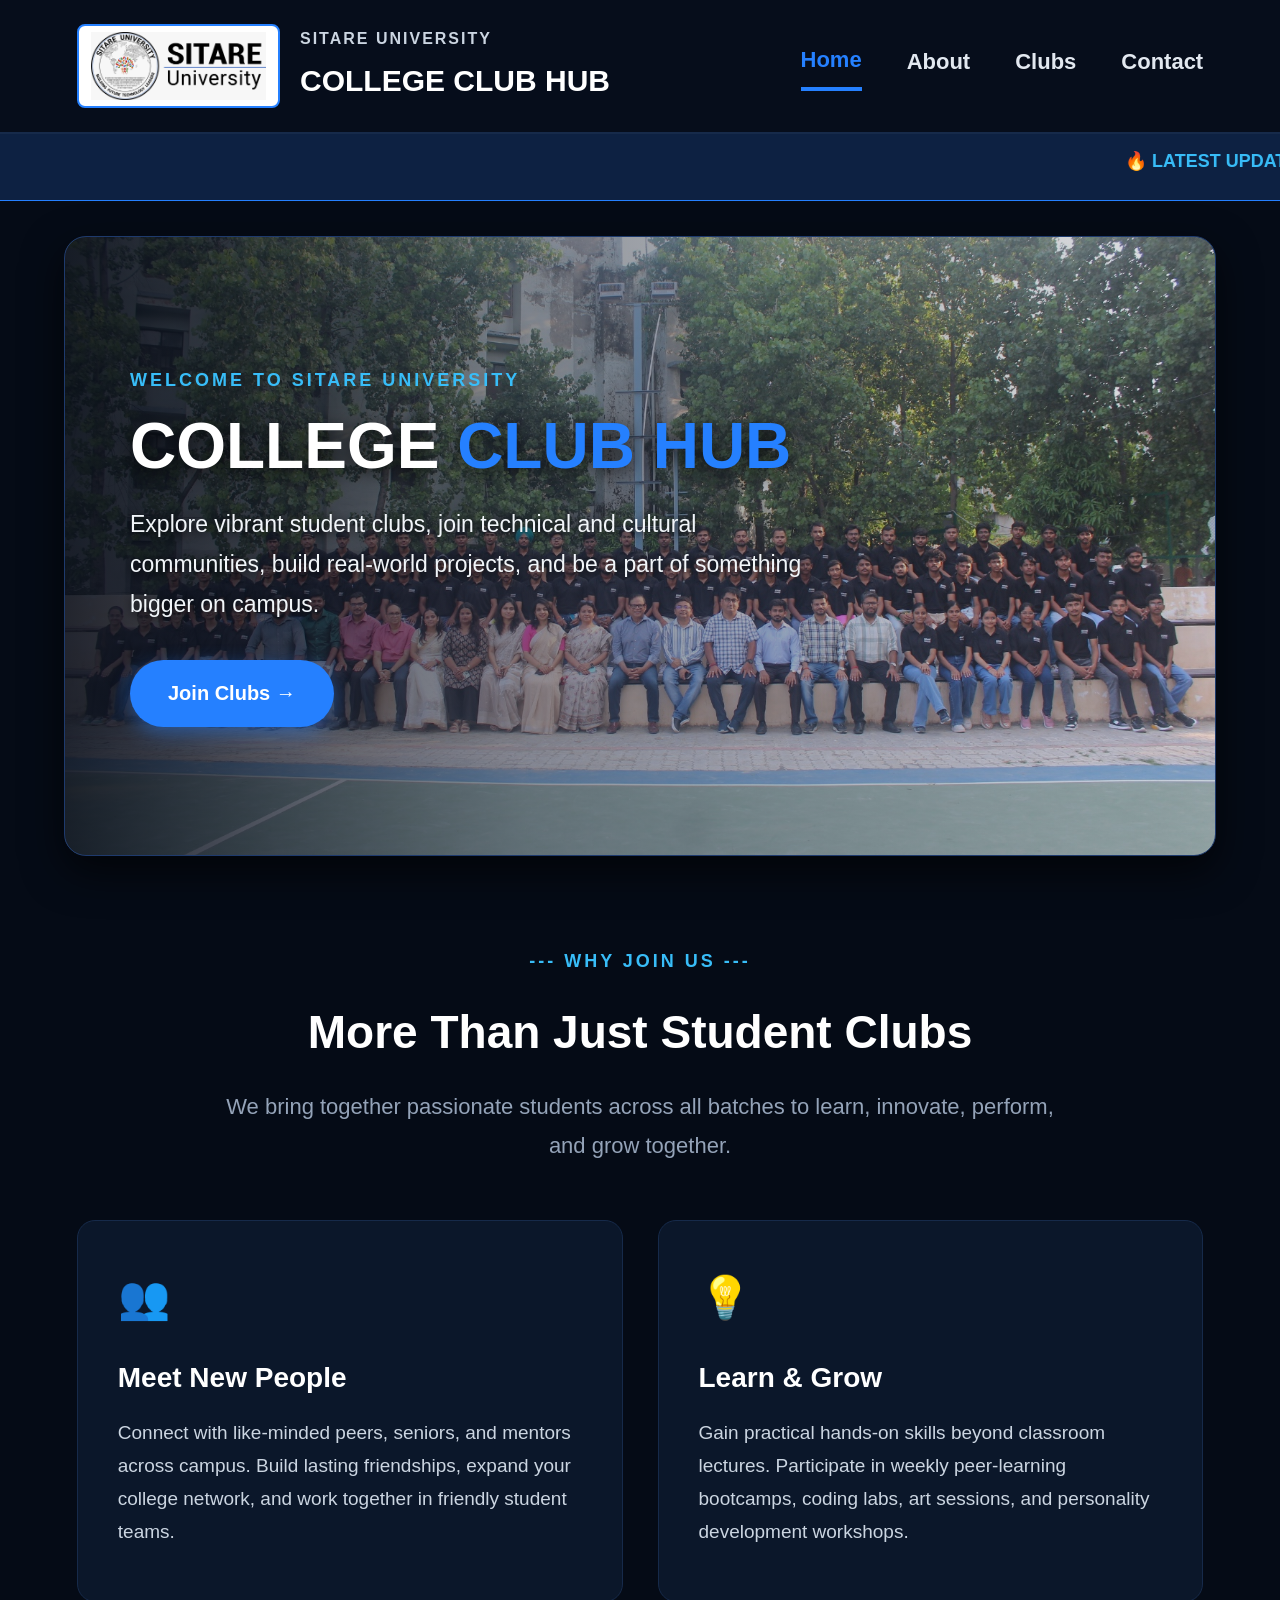
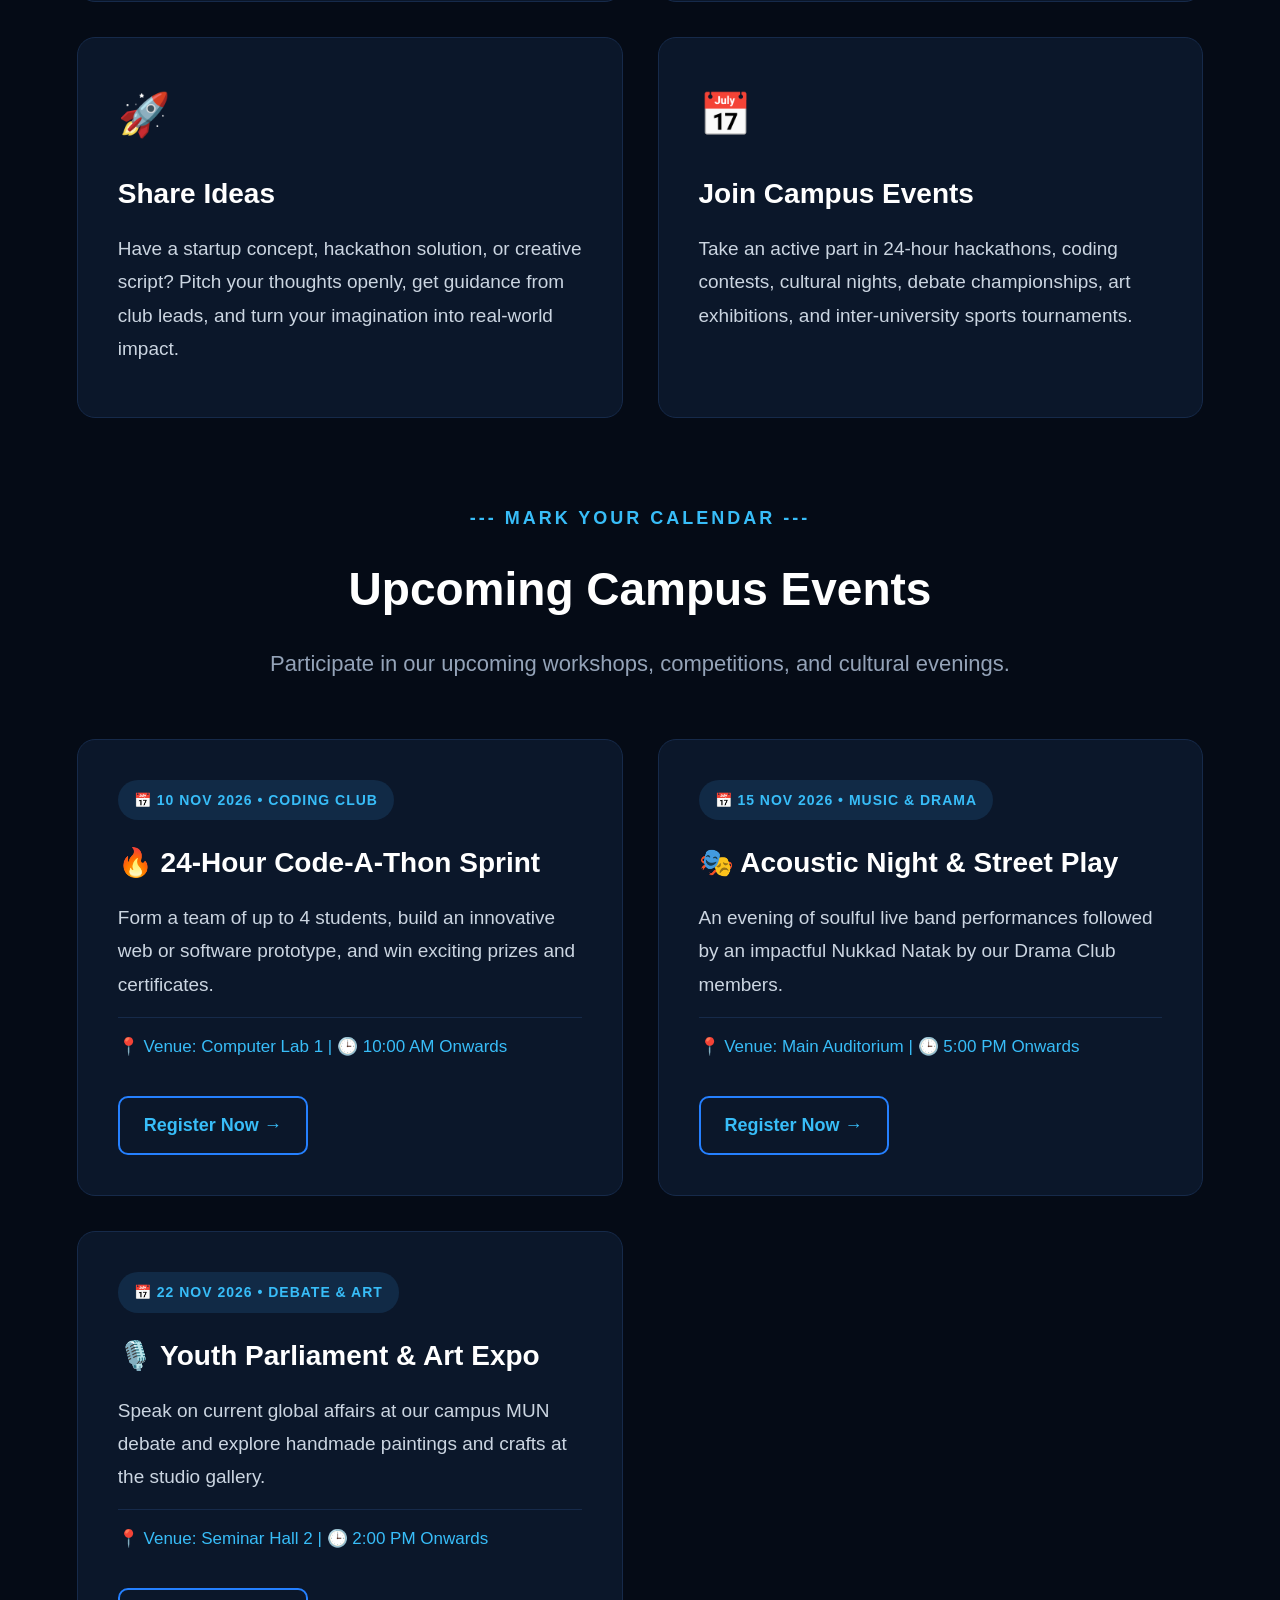
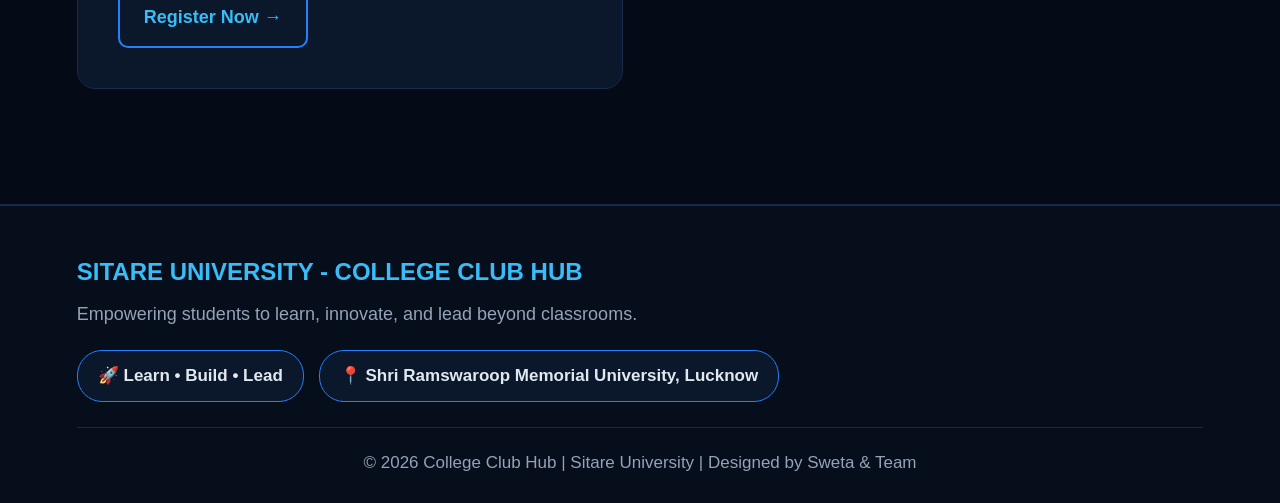
==== commit 4c011857: "Updated name to Sweta & Team and set trophy icon for events card" ====
--- a/index.html
+++ b/index.html
@@ -20,7 +20,7 @@
             </div>
         </div>
 
-        <!-- Navigation Bar: 'About' is placed before 'Clubs' as requested -->
+        <!-- Navigation Bar: Provides links to switch between different pages -->
         <nav>
             <a href="index.html" class="active">Home</a>
             <a href="about.html">About</a>
@@ -77,7 +77,7 @@
             </div>
 
             <div class="card" onclick="location.href='club.html'">
-                <div class="icon">⭐</div>
+                <div class="icon">📅</div>
                 <h3>Join Campus Events</h3>
                 <p>Take an active part in 24-hour hackathons, coding contests, cultural nights, debate championships, art exhibitions, and inter-university sports tournaments.</p>
             </div>
@@ -126,10 +126,10 @@
             </div>
             <div class="footer-highlights">
                 <span class="footer-pill">🚀 Learn • Build • Lead</span>
-                <span class="footer-pill">📍 Sitare University Campus, Lucknow</span>
+                <span class="footer-pill">📍 Shri Ramswaroop Memorial University, Lucknow</span>
             </div>
         </div>
-        <p class="copyright">© 2026 College Club Hub | Sitare University | Designed by Himani &amp; Team</p>
+        <p class="copyright">© 2026 College Club Hub | Sitare University | Designed by Sweta &amp; Team</p>
     </footer>
 
 </body>
--- a/style.css
+++ b/style.css
@@ -494,7 +494,7 @@
     white-space: pre-line;
 }
 
-/* Website Footer Styling with Attractive Highlight Badges instead of Duplicate Links */
+/* Website Footer Styling with Attractive Highlight Badges */
 footer {
     background-color: #060d1b;
     border-top: 2px solid #162a4a;
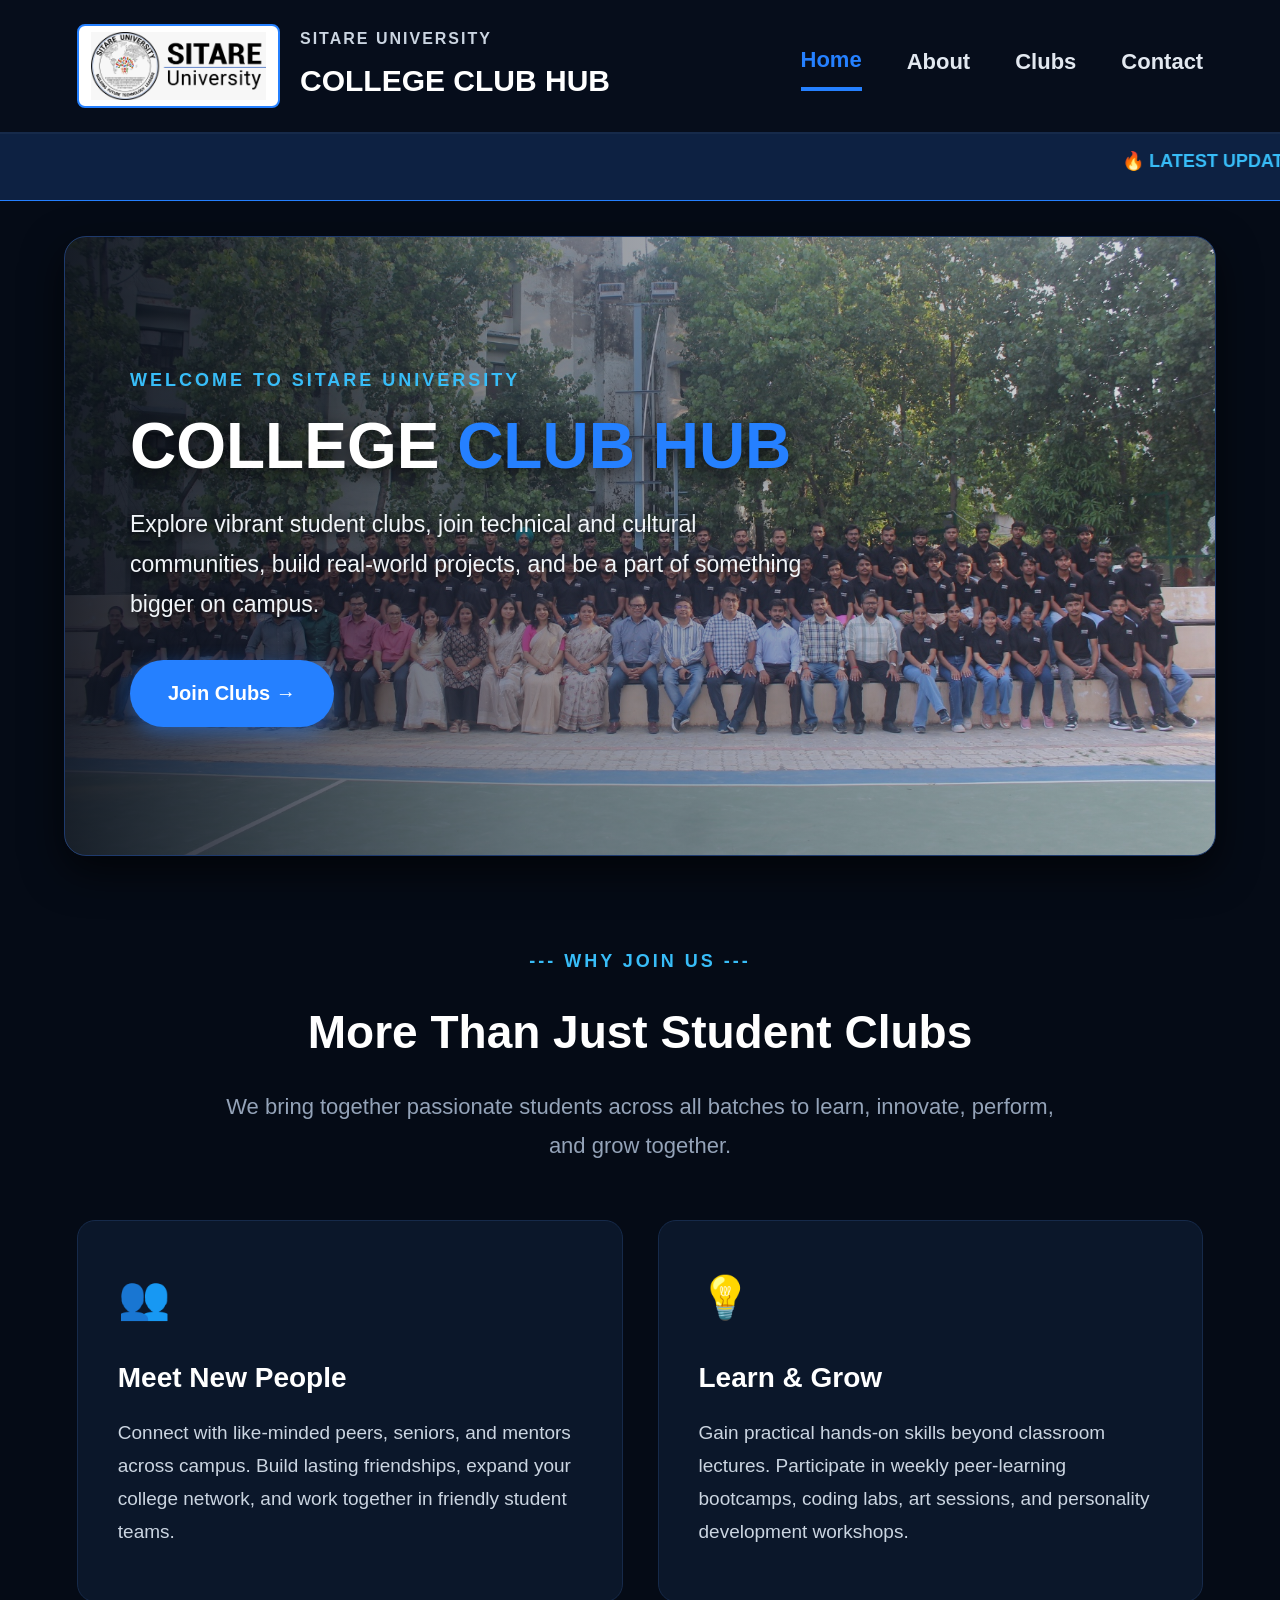
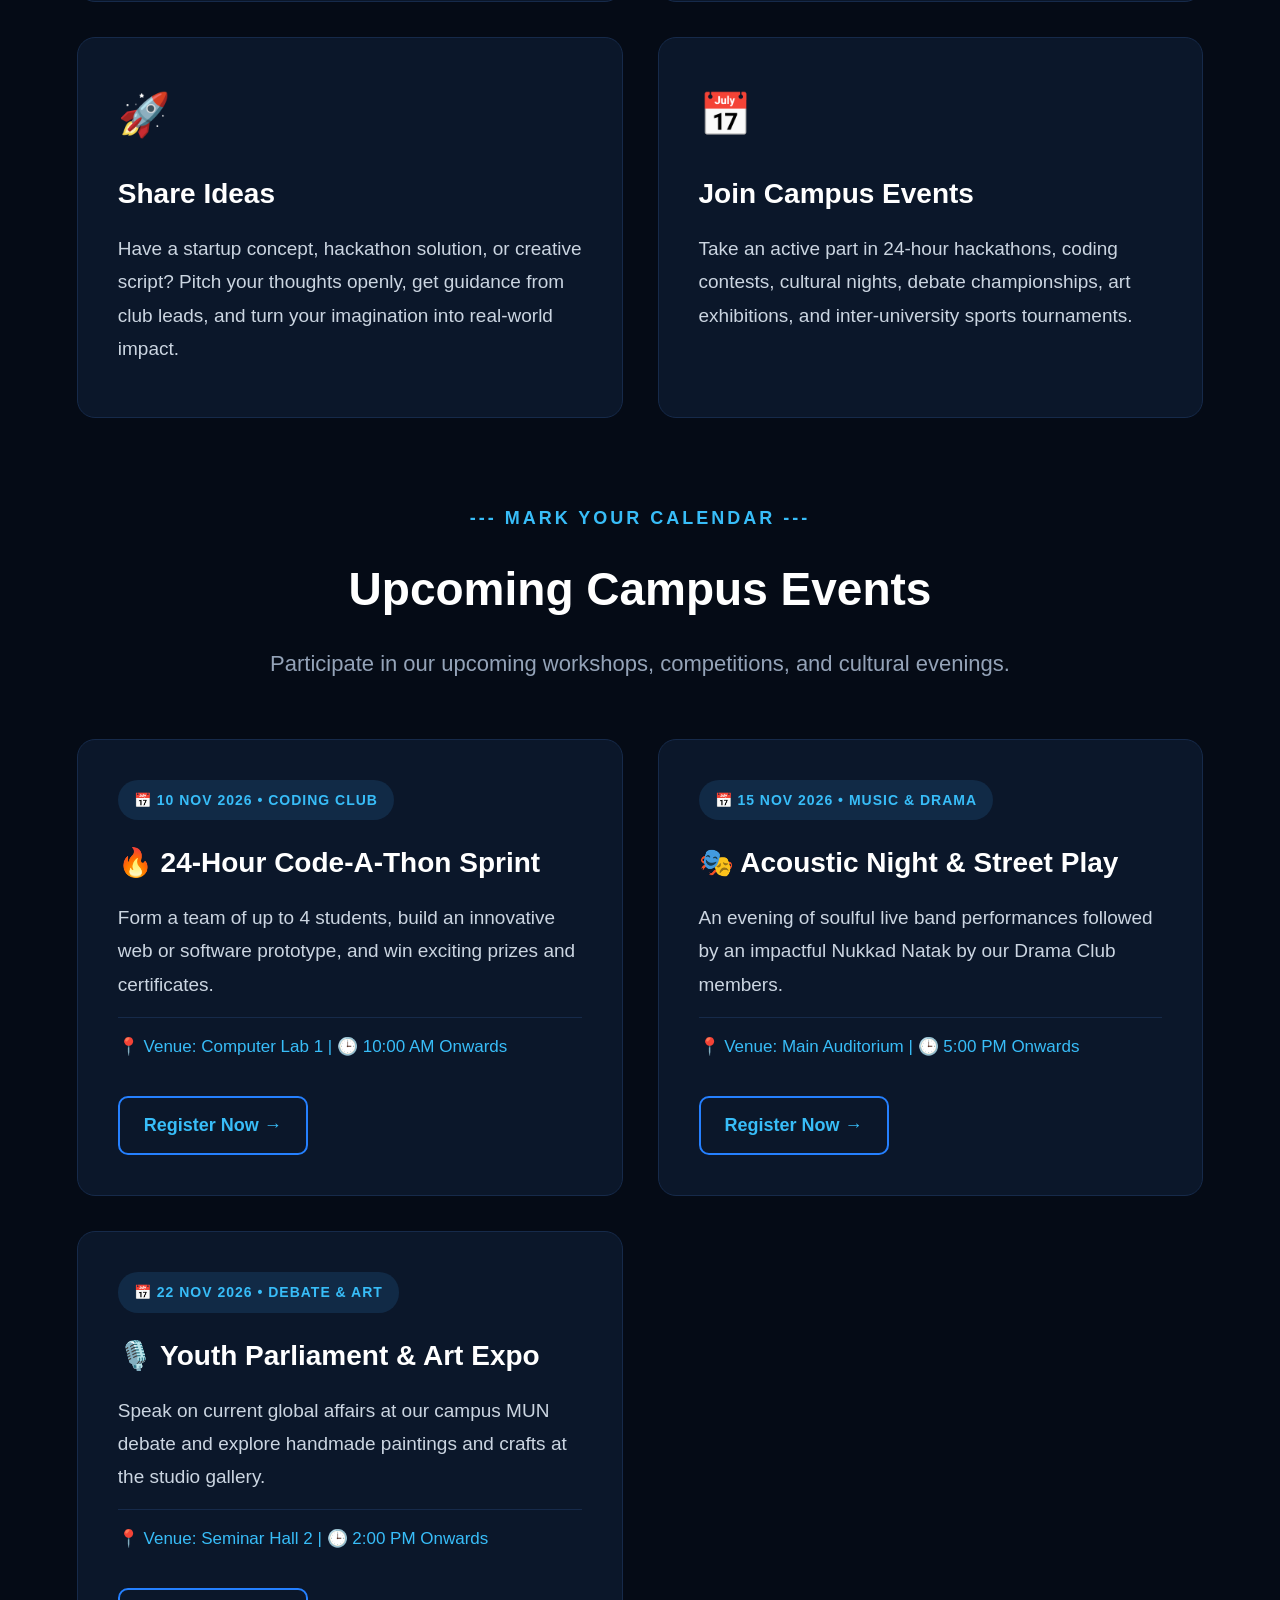
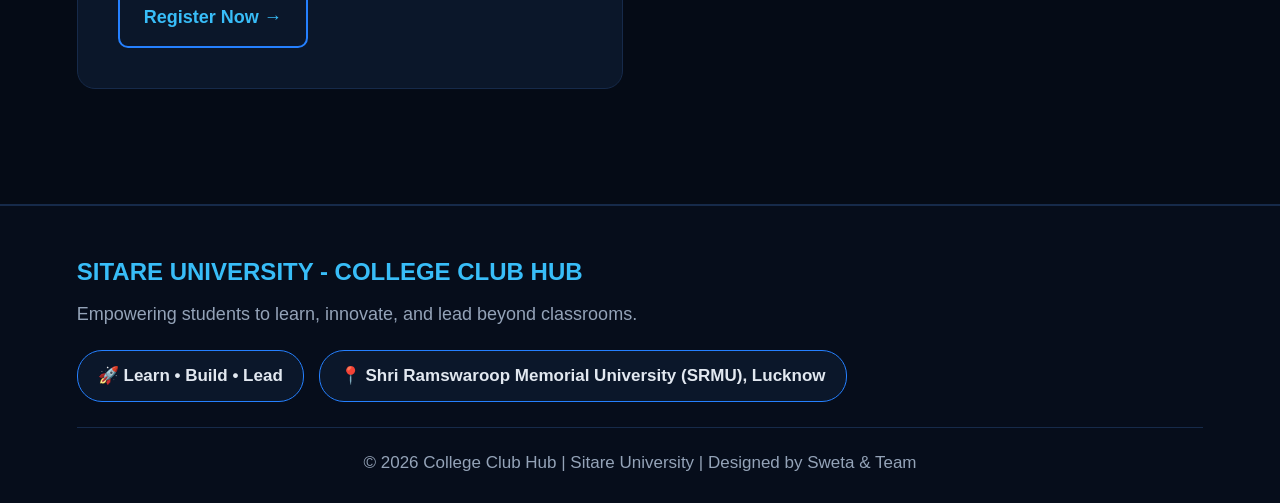
==== commit 9de109fc: "Update footer text for university name clarity" ====
--- a/index.html
+++ b/index.html
@@ -126,11 +126,11 @@
             </div>
             <div class="footer-highlights">
                 <span class="footer-pill">🚀 Learn • Build • Lead</span>
-                <span class="footer-pill">📍 Shri Ramswaroop Memorial University, Lucknow</span>
+                <span class="footer-pill">📍 Shri Ramswaroop Memorial University (SRMU), Lucknow</span>
             </div>
         </div>
         <p class="copyright">© 2026 College Club Hub | Sitare University | Designed by Sweta &amp; Team</p>
     </footer>
 
 </body>
-</html>+</html>
--- a/style.css
+++ b/style.css
@@ -544,4 +544,4 @@
     padding-top: 20px;
     color: #94a3b8;
     font-size: 17px;
-}+}
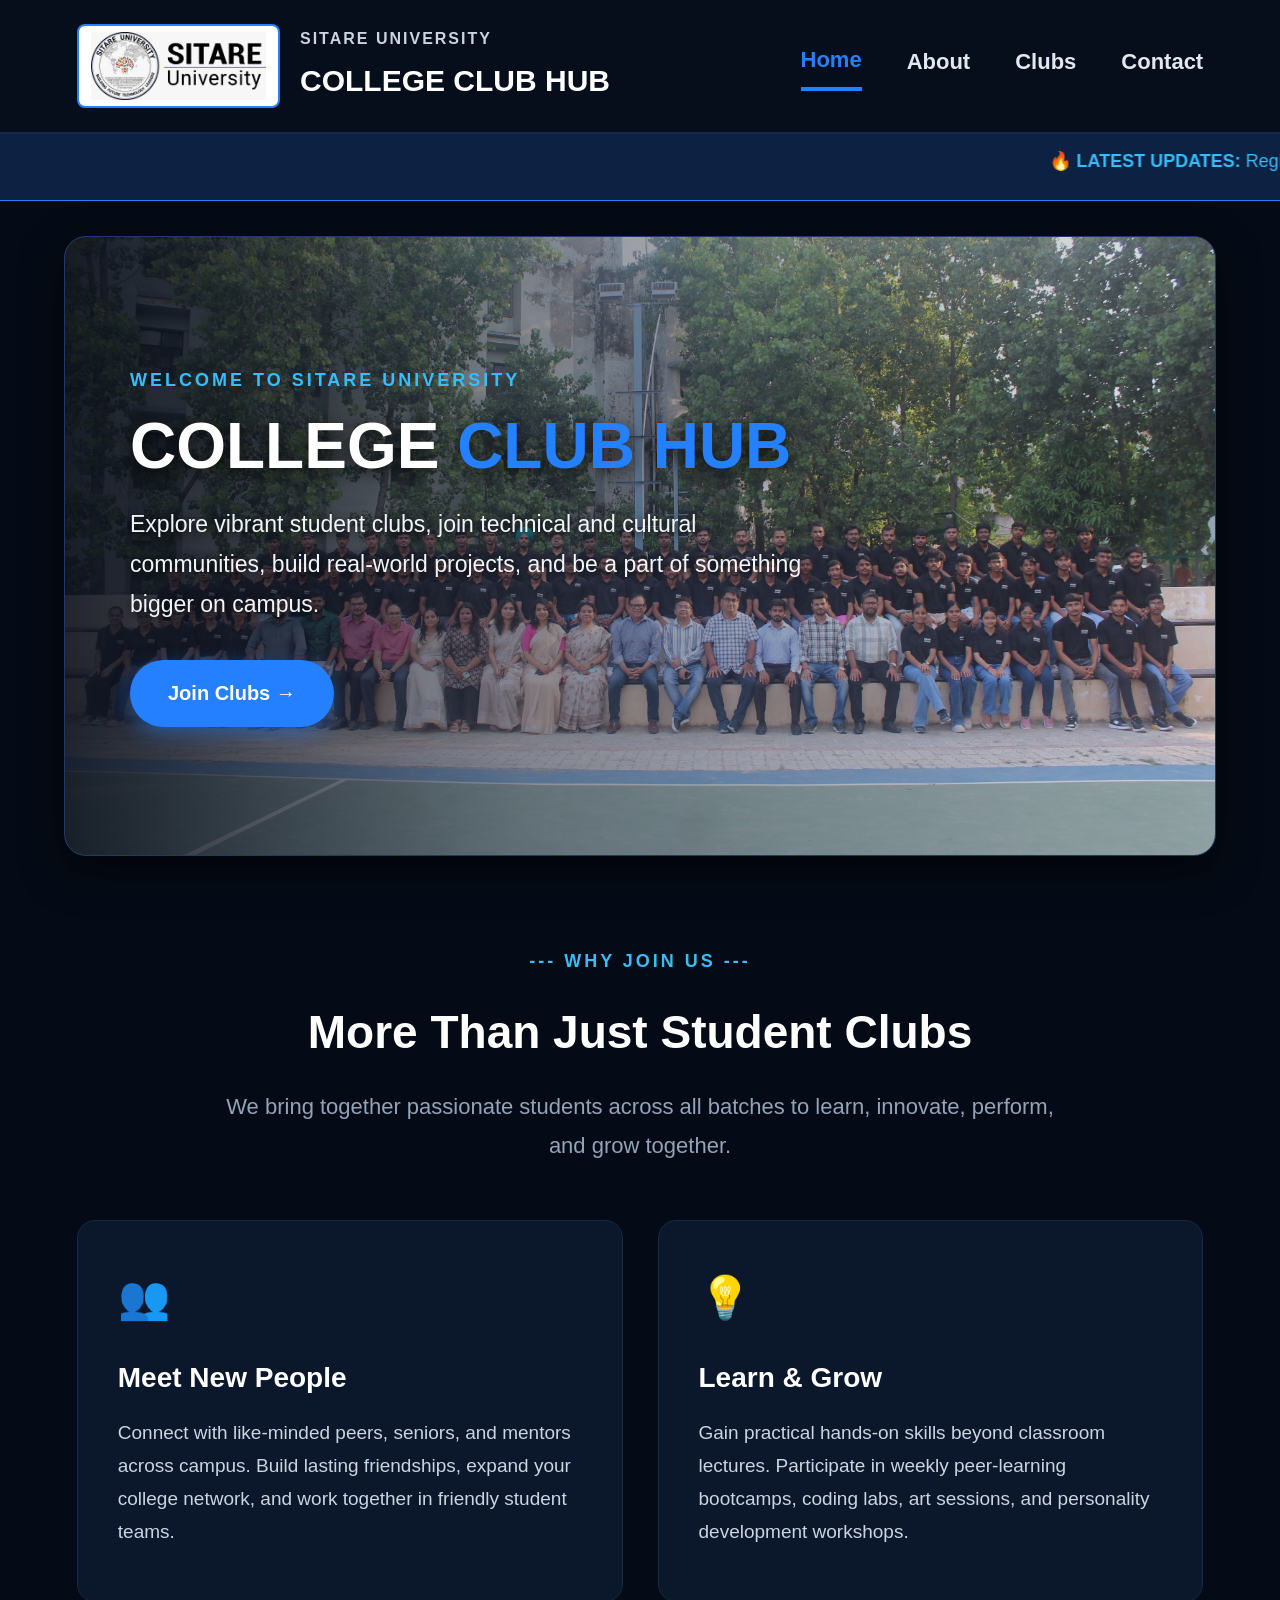
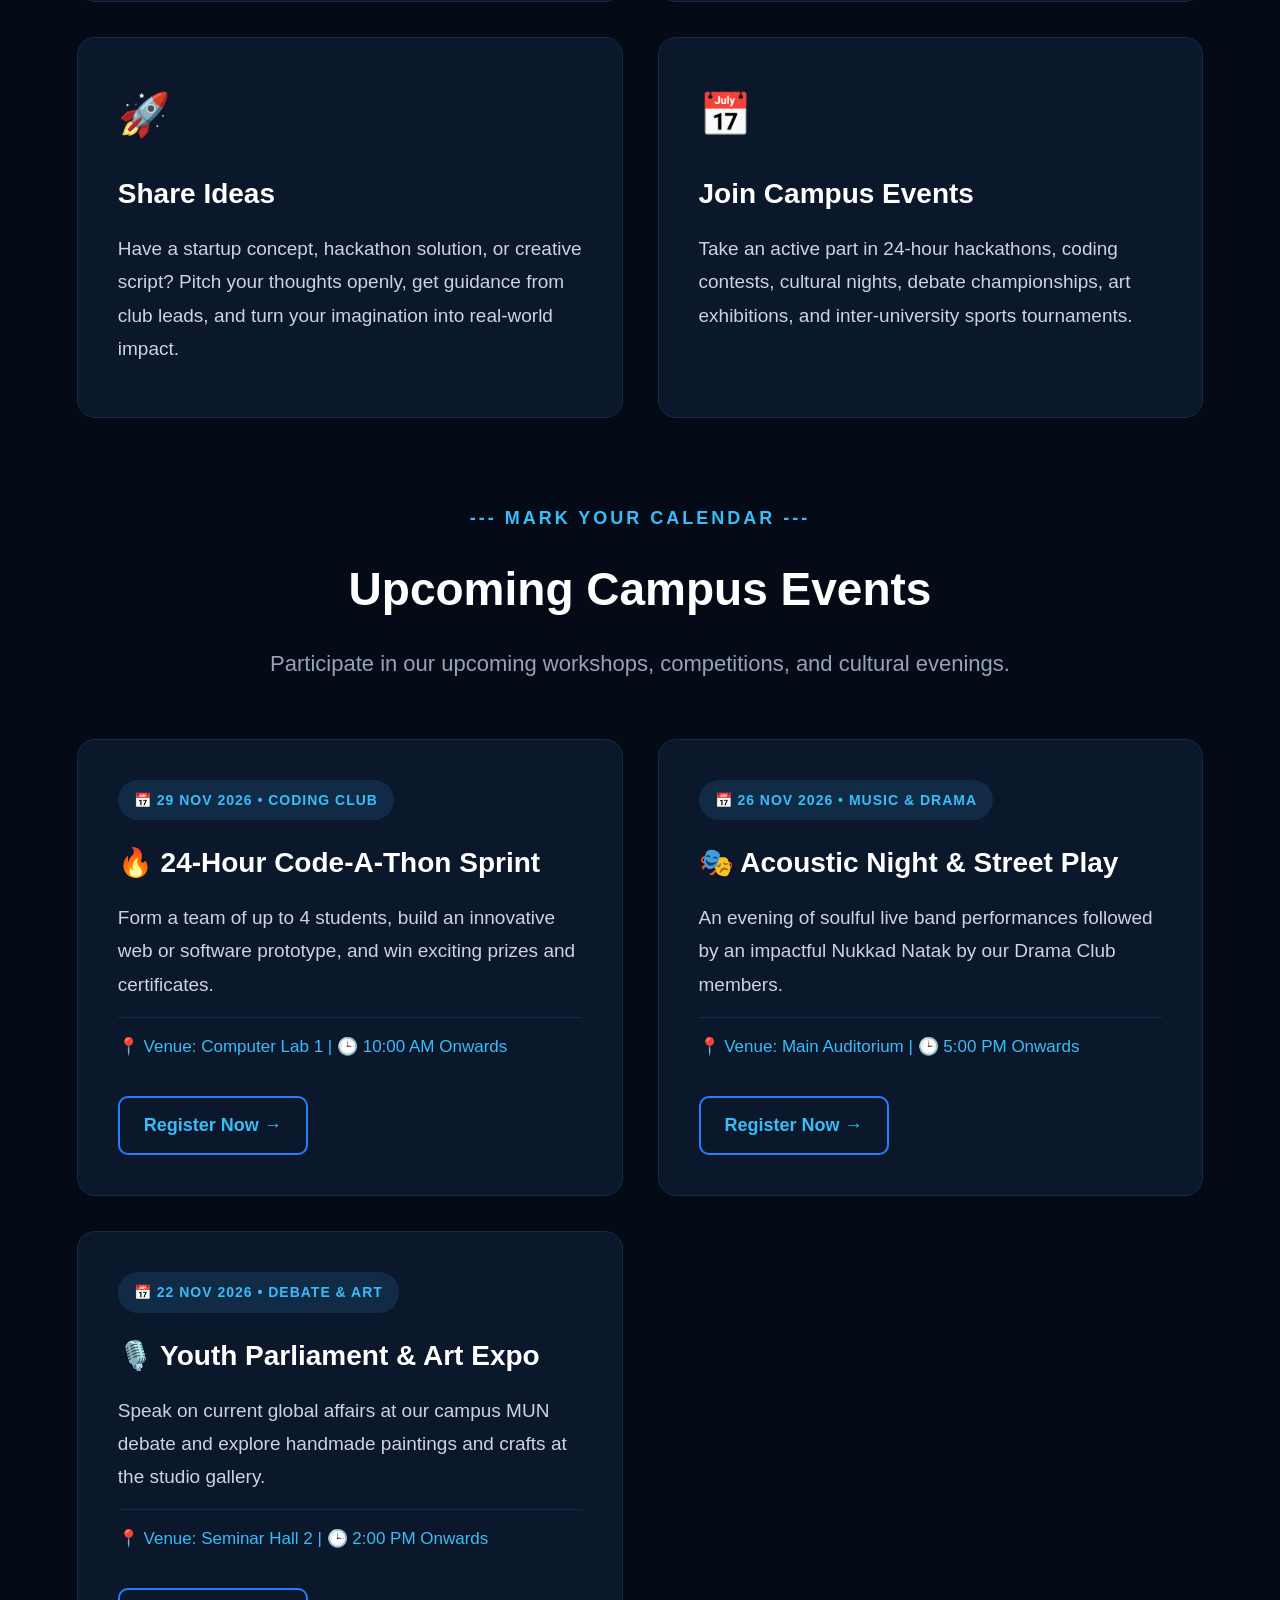
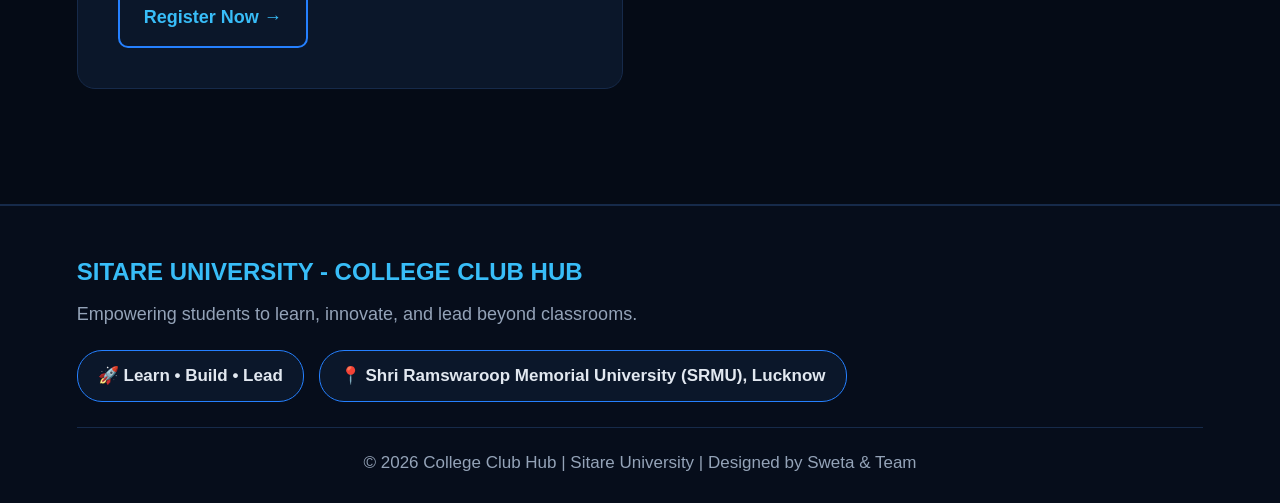
==== commit 573d5bd2: "Update event dates in index.html" ====
--- a/index.html
+++ b/index.html
@@ -92,7 +92,7 @@
 
         <div class="grid-box">
             <div class="card">
-                <span class="badge">📅 10 NOV 2026 • CODING CLUB</span>
+                <span class="badge">📅 29 NOV 2026 • CODING CLUB</span>
                 <h3>🔥 24-Hour Code-A-Thon Sprint</h3>
                 <p>Form a team of up to 4 students, build an innovative web or software prototype, and win exciting prizes and certificates.</p>
                 <p class="card-meta">📍 Venue: Computer Lab 1 | 🕒 10:00 AM Onwards</p>
@@ -100,7 +100,7 @@
             </div>
 
             <div class="card">
-                <span class="badge">📅 15 NOV 2026 • MUSIC &amp; DRAMA</span>
+                <span class="badge">📅 26 NOV 2026 • MUSIC &amp; DRAMA</span>
                 <h3>🎭 Acoustic Night &amp; Street Play</h3>
                 <p>An evening of soulful live band performances followed by an impactful Nukkad Natak by our Drama Club members.</p>
                 <p class="card-meta">📍 Venue: Main Auditorium | 🕒 5:00 PM Onwards</p>
